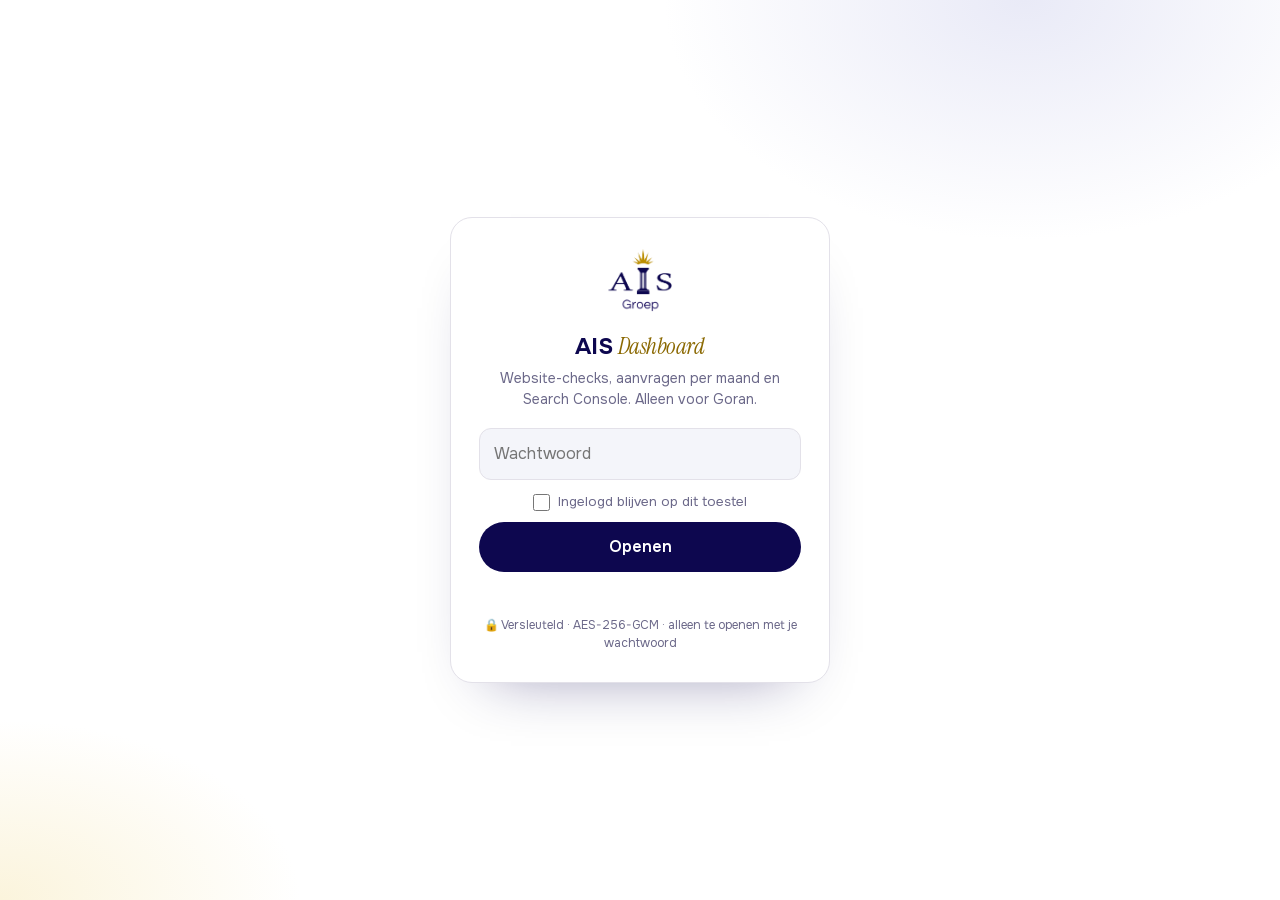
==== dashboard/index.html @ 3bd36130 "AIS-dashboard op /dashboard/ (alleen voor Goran, noindex) Co-Authored-By: Claude Opus 5.5 <noreply@a" ====
<!doctype html>
<html lang="nl">
<head>
<meta charset="utf-8">
<meta name="viewport" content="width=device-width, initial-scale=1, viewport-fit=cover">
<meta name="robots" content="noindex,nofollow,noarchive">
<meta name="referrer" content="no-referrer">
<meta name="color-scheme" content="light">
<title>Dashboard · AIS-Groep</title>
<link rel="icon" href="assets/icoon-192.png" type="image/png">
<!-- als app op het beginscherm (nodig voor pushmeldingen op de iPhone) -->
<link rel="manifest" href="manifest.json">
<link rel="apple-touch-icon" href="assets/icoon-180.png">
<meta name="apple-mobile-web-app-capable" content="yes">
<meta name="mobile-web-app-capable" content="yes">
<meta name="apple-mobile-web-app-title" content="AIS Dashboard">
<meta name="theme-color" content="#FFFFFF">
<link rel="preload" href="assets/onest-latin.woff2" as="font" type="font/woff2" crossorigin>
<style>
/* AIS-dashboard: alleen voor Goran. A = website-check-aanvragen (versleuteld, van de bot), B = aanvragen per maand,
   C = Search Console (rechtstreeks via Google, na "Koppel Google"). Zelfde werking als het overzicht van de websitechecks,
   maar alleen AIS en in de AIS-huisstijl. De gegevens worden in de browser ontsleuteld met het wachtwoord. */
@font-face { font-family: 'Onest'; src: url(assets/onest-latin.woff2) format('woff2'); font-weight: 400 800; font-display: swap; }
@font-face { font-family: 'Instrument Serif'; src: url(assets/instrument-serif-italic-latin.woff2) format('woff2'); font-style: italic; font-display: swap; }
:root { --navy: #0d074f; --navy-2: #17106a; --ink: #15123a; --ink-2: #3d3a5c; --muted: #6b6889; --line: #e3e1e9; --soft: #f4f5fa; --card: #fff; --bg: #fff;
  --goud: #c9a227; --goud-licht: #e6c85a; --goud-tekst: #8a6800; --goud-zacht: #f8f0da;
  --goed: #2F6B40; --goed-bg: #E6F2E9; --beter: #7A5A00; --beter-bg: #FBF0D6; --actie: #9A3322; --actie-bg: #F9E1DC; }
* { box-sizing: border-box; margin: 0; padding: 0; }
body { font-family: 'Onest', system-ui, sans-serif; background: radial-gradient(900px 420px at 88% -140px, #e9eaf7, transparent 70%) no-repeat, var(--bg); color: var(--ink); line-height: 1.5; -webkit-font-smoothing: antialiased; }
.verborgen { display: none !important; }
button { font: inherit; cursor: pointer; }
a { color: var(--navy); }
/* inloggen */
#login { min-height: 100vh; display: grid; place-items: center; padding: 16px; background: radial-gradient(600px 400px at 80% 0%, #e9eaf7, transparent 60%), radial-gradient(500px 300px at 0% 100%, #fbf4dc, transparent 60%), var(--bg); }
.lbox { width: 100%; max-width: 380px; background: var(--card); border: 1px solid var(--line); border-radius: 22px; padding: 30px 28px; text-align: center; box-shadow: 0 30px 60px -40px rgba(13,7,79,.45); }
.lbox img { width: 64px; height: 64px; margin-bottom: 10px; }
.lbox h1 { font-size: 23px; letter-spacing: -.02em; color: var(--navy); margin-bottom: 4px; }
.lbox h1 em { font-family: 'Instrument Serif', Georgia, serif; font-weight: 400; color: var(--goud-tekst); }
.lbox p { color: var(--muted); font-size: 14px; margin-bottom: 18px; }
.lbox input { width: 100%; padding: 13px 14px; border-radius: 12px; border: 1px solid var(--line); background: var(--soft); color: var(--ink); font: inherit; font-size: 16px; }
.lbox .onthoud { display: flex; align-items: center; justify-content: center; gap: 8px; margin-top: 12px; font-size: 13.5px; color: var(--muted); cursor: pointer; }
.lbox .onthoud input { width: 17px; height: 17px; padding: 0; margin: 0; accent-color: var(--navy); }
.lbox button { width: 100%; margin-top: 10px; padding: 13px; border-radius: 999px; border: 0; background: var(--navy); color: #fff; font-weight: 600; }
.fout { color: var(--actie); font-size: 13px; min-height: 20px; margin-top: 10px; }
.slot { font-size: 12px; color: var(--muted); margin-top: 14px; }
/* app */
header { position: sticky; top: 0; z-index: 5; background: color-mix(in srgb, var(--bg) 88%, transparent); backdrop-filter: blur(10px); -webkit-backdrop-filter: blur(10px); border-bottom: 1px solid var(--line); }
.hin { max-width: 1100px; margin: 0 auto; padding: 10px 16px; display: flex; align-items: center; gap: 12px; }
.hin img { width: 38px; height: 38px; }
.hin h1 { font-size: 16px; letter-spacing: -.01em; color: var(--navy); }
.hin .upd { margin-left: auto; color: var(--muted); font-size: 12px; }
.ib { border: 1px solid var(--line); background: var(--card); color: var(--ink); border-radius: 999px; padding: 7px 12px; font-size: 13px; white-space: nowrap; }
.ib svg { width: 15px; height: 15px; vertical-align: -3px; }
.ib.aan { background: #E2F5EC; border-color: rgba(18,133,91,.3); color: #0E6B49; }
.tabs { max-width: 1100px; margin: 0 auto; padding: 0 16px; display: flex; gap: 4px; overflow-x: auto; scrollbar-width: none; }
.tabs::-webkit-scrollbar { display: none; }
.tabs button { border: 0; background: transparent; color: var(--muted); padding: 10px 12px 11px; font-size: 14.5px; font-weight: 600; border-bottom: 2px solid transparent; white-space: nowrap; }
.tabs button.aan { color: var(--navy); border-bottom-color: var(--goud); }
main { max-width: 1100px; margin: 0 auto; padding: 22px 16px 60px; }
.testbalk { background: var(--goud-zacht); border: 1px solid #ecd9a0; color: #5a4300; border-radius: 14px; padding: 10px 14px; font-size: 13.5px; margin-bottom: 16px; }
.kop2 { font-size: 22px; letter-spacing: -.02em; color: var(--navy); margin-bottom: 4px; }
.kop2 em { font-family: 'Instrument Serif', Georgia, serif; font-weight: 400; color: var(--goud-tekst); }
.sub { color: var(--muted); font-size: 14.5px; margin-bottom: 18px; max-width: 70ch; }
.kpis { display: grid; grid-template-columns: repeat(4, minmax(0, 1fr)); gap: 10px; margin-bottom: 18px; }
.kpi { background: var(--soft); border-radius: 16px; padding: 14px 16px; }
.kpi b { display: block; font-size: 24px; letter-spacing: -.02em; color: var(--navy); }
.kpi span { font-size: 11.5px; font-weight: 600; letter-spacing: .06em; text-transform: uppercase; color: var(--muted); }
.tools { display: flex; gap: 10px; flex-wrap: wrap; align-items: center; margin-bottom: 14px; }
.seg { display: inline-flex; background: var(--soft); border-radius: 999px; padding: 3px; }
.seg button { border: 0; background: transparent; color: var(--muted); padding: 7px 14px; border-radius: 999px; font-size: 13.5px; }
.seg button.aan { background: var(--card); color: var(--navy); box-shadow: 0 1px 3px rgba(13,7,79,.12); }
.zoek { flex: 1; min-width: 180px; padding: 10px 14px; border-radius: 999px; border: 1px solid var(--line); background: var(--card); color: var(--ink); font: inherit; font-size: 14px; }
.leeg { text-align: center; color: var(--muted); padding: 48px 16px; border: 1px dashed var(--line); border-radius: 18px; }
.kaart { display: grid; grid-template-columns: 64px minmax(0, 1fr) auto; gap: 16px; align-items: center; background: var(--card); border: 1px solid var(--line); border-radius: 18px; padding: 16px 18px; cursor: pointer; transition: border-color .2s, transform .2s; }
.kaart:hover { border-color: var(--navy); }
@media (hover: hover) { .kaart:hover { transform: translateY(-1px); } }
.veeg { position: relative; margin-bottom: 10px; border-radius: 18px; overflow: hidden; }
.veeg .kaart { position: relative; z-index: 1; touch-action: pan-y; }
.wegknop { position: absolute; top: 0; right: 0; bottom: 0; width: 110px; border: 0; background: #E5484D; color: #fff; font-size: 14px; font-weight: 600; }
.veeg:not(.bezig) .wegknop { visibility: hidden; }
@media (hover: hover) and (pointer: fine) { .wegknop { display: none; } }
.ring { width: 64px; height: 64px; }
.kt { min-width: 0; }
.kt h3 { font-size: 16px; letter-spacing: -.01em; color: var(--navy); white-space: nowrap; overflow: hidden; text-overflow: ellipsis; }
.meta { font-size: 13px; color: var(--muted); display: flex; gap: 8px; flex-wrap: wrap; align-items: center; margin: 2px 0 6px; }
.st { font-size: 11.5px; font-weight: 600; padding: 2px 8px; border-radius: 999px; }
.st.ok { background: var(--goed-bg); color: var(--goed); } .st.open { background: var(--beter-bg); color: var(--beter); }
.st.mis { background: #FDECEA; color: #B42318; } .st.let { background: #FFF4D6; color: #8A5A00; }
.tops { font-size: 13px; color: var(--ink); display: grid; gap: 2px; }
.tops span::before { content: '•'; color: var(--goud); margin-right: 6px; }
.knoppen { display: flex; flex-direction: column; gap: 6px; }
.knop { border: 0; border-radius: 999px; padding: 8px 14px; font-size: 13px; font-weight: 600; background: var(--navy); color: #fff; white-space: nowrap; text-decoration: none; text-align: center; display: inline-block; }
.knop.licht { background: var(--soft); color: var(--navy); }
.knop.goud { background: var(--goud-licht); color: var(--navy); }
.knop[aria-disabled="true"] { opacity: .45; pointer-events: none; }
/* detail */
#detail { position: fixed; inset: 0; z-index: 10; background: rgba(13,7,79,.42); display: flex; justify-content: flex-end; }
.paneel { width: min(620px, 100%); height: 100%; overflow-y: auto; background: var(--bg); padding: 22px 22px 60px; }
.pk { display: flex; gap: 14px; align-items: center; margin-bottom: 14px; }
.pk h2 { font-size: 20px; letter-spacing: -.02em; color: var(--navy); }
.sluit { margin-left: auto; }
.blok { background: var(--soft); border-radius: 16px; padding: 14px 16px; margin-bottom: 12px; }
.blok h4 { font-size: 11.5px; font-weight: 700; text-transform: uppercase; letter-spacing: .12em; color: var(--muted); margin-bottom: 8px; }
.blok .knop.licht { background: var(--card); border: 1px solid var(--line); padding: 9px 16px; }
.rij { display: flex; justify-content: space-between; gap: 10px; padding: 6px 0; border-top: 1px solid var(--line); font-size: 14px; }
.rij:first-of-type { border-top: 0; }
.rij small { display: block; color: var(--muted); font-size: 12.5px; }
.pil { font-size: 11.5px; font-weight: 600; padding: 2px 9px; border-radius: 999px; white-space: nowrap; align-self: center; }
.pil.goed { background: var(--goed-bg); color: var(--goed); } .pil.beter { background: var(--beter-bg); color: var(--beter); }
.pil.actie { background: var(--actie-bg); color: var(--actie); } .pil.nakijken { background: var(--card); color: var(--muted); }
.gegevens { display: grid; grid-template-columns: 110px 1fr; gap: 4px 10px; font-size: 14px; }
.gegevens dt { color: var(--muted); }
.letop { background: #FFF8E6; border: 1px solid #F1DFAE; border-radius: 14px; padding: 12px 14px; }
.letop li { margin: 4px 0 4px 18px; font-size: 14px; line-height: 1.45; color: #5A4300; }
.mailvb { background: #fff; color: var(--ink); border: 1px solid var(--line); border-radius: 12px; max-height: 460px; overflow: auto; }
.mailvb .ond { padding: 10px 16px; border-bottom: 1px solid var(--line); font-size: 13px; color: var(--muted); }
.mailvb .ond b { color: var(--ink); font-weight: 600; }
.mailvb .lijf { padding: 6px 16px 10px; }
.rk { display: flex; gap: 8px; flex-wrap: wrap; margin-top: 10px; }
.uitleg { font-size: 12.5px; color: var(--muted); margin-top: 10px; line-height: 1.5; }
.modal { position: fixed; inset: 0; z-index: 30; background: rgba(13,7,79,.42); display: grid; place-items: center; padding: 16px; }
.modal .mk { background: #fff; border-radius: 22px; padding: 26px 24px 22px; width: 100%; max-width: 430px; box-shadow: 0 30px 70px -30px rgba(13,7,79,.55); }
.modal h3 { font-size: 20px; letter-spacing: -.02em; color: var(--navy); margin-bottom: 8px; }
.modal p { color: var(--muted); font-size: 15px; line-height: 1.55; margin-bottom: 20px; }
.modal .rk { justify-content: flex-end; margin-top: 0; }
.modal .knop { padding: 11px 18px; font-size: 14px; }
.modal .knop.licht { background: #fff; border: 1px solid var(--line); }
.toast { position: fixed; left: 50%; bottom: calc(18px + env(safe-area-inset-bottom)); transform: translateX(-50%); z-index: 90; width: max-content; max-width: min(520px, calc(100vw - 32px)); background: var(--navy); color: #fff; font-size: 14px; line-height: 1.45; padding: 12px 16px; border-radius: 14px; box-shadow: 0 16px 40px -16px rgba(13,7,79,.6); }
/* grafiek (B en C): één reeks in navy, ronde bovenkant, dunne raster­lijnen, tooltip bij aanwijzen; tabel eronder */
.grafiek { background: var(--card); border: 1px solid var(--line); border-radius: 18px; padding: 18px 18px 10px; margin-bottom: 14px; position: relative; }
.grafiek h3 { font-size: 15px; color: var(--navy); margin-bottom: 2px; }
.grafiek .gsub { font-size: 12.5px; color: var(--muted); margin-bottom: 8px; }
.grafiek svg { width: 100%; height: auto; display: block; overflow: visible; }
.grafiek .as { font-size: 11px; fill: var(--muted); }
.grafiek .waarde { font-size: 11.5px; font-weight: 600; fill: var(--ink-2); }
.grafiek .raster { stroke: #eceaf2; stroke-width: 1; }
.grafiek .staaf { fill: var(--navy); }
.grafiek .staaf.nu { fill: var(--navy-2); }
.grafiek .vang { fill: transparent; cursor: default; }
.grafiek .vang:hover + .staaf, .grafiek g.st:hover .staaf { fill: #2b2388; }
.tip { position: absolute; pointer-events: none; background: var(--navy); color: #fff; font-size: 12.5px; padding: 6px 9px; border-radius: 8px; white-space: nowrap; transform: translate(-50%, -110%); z-index: 2; }
details.tabel { margin-top: 8px; font-size: 13.5px; }
details.tabel summary { cursor: pointer; color: var(--muted); font-size: 12.5px; padding: 4px 0 8px; }
details.tabel table { width: 100%; border-collapse: collapse; }
details.tabel th, details.tabel td { text-align: left; padding: 5px 6px; border-top: 1px solid var(--line); }
details.tabel td.n, details.tabel th.n { text-align: right; font-variant-numeric: tabular-nums; }
.stappen { list-style: none; counter-reset: s; display: grid; gap: 12px; margin: 14px 0 6px; }
.stappen li { counter-increment: s; position: relative; padding-left: 38px; font-size: 14.5px; }
.stappen li::before { content: counter(s); position: absolute; left: 0; top: -2px; width: 26px; height: 26px; border-radius: 50%; background: var(--navy); color: #fff; font-size: 13px; font-weight: 700; display: grid; place-items: center; }
.stappen code { background: var(--soft); border: 1px solid var(--line); border-radius: 6px; padding: 1px 6px; font-size: 12.5px; }
.later { color: var(--muted); font-size: 13.5px; border: 1px dashed var(--line); border-radius: 16px; padding: 14px 16px; }
table.top { width: 100%; border-collapse: collapse; font-size: 13.5px; }
table.top th, table.top td { text-align: left; padding: 7px 6px; border-top: 1px solid var(--line); }
table.top th { font-size: 11.5px; text-transform: uppercase; letter-spacing: .08em; color: var(--muted); border-top: 0; }
table.top td.n, table.top th.n { text-align: right; font-variant-numeric: tabular-nums; white-space: nowrap; }
table.top td.q { word-break: break-word; }
@media (max-width: 640px) {
  .hin .upd { display: none; } .hin h1 { font-size: 15px; margin-right: auto; } .hin .ib .mt { display: none; } .hin .ib { padding: 7px 10px; } #meld { margin-left: auto; }
  .kpis { grid-template-columns: repeat(2, minmax(0, 1fr)); }
  .kaart { grid-template-columns: 52px minmax(0, 1fr); }
  .ring { width: 52px; height: 52px; }
  .knoppen { grid-column: 1 / -1; flex-direction: row; }
  .knoppen .knop { flex: 1; }
}
</style>
</head>
<body>
<div id="login"><form class="lbox" id="lform">
  <img src="assets/ais-logo.png" alt="AIS-Groep" width="64" height="64">
  <h1>AIS <em>Dashboard</em></h1>
  <p>Website-checks, aanvragen per maand en Search Console. Alleen voor Goran.</p>
  <label class="verborgen" for="pw">Wachtwoord</label>
  <input id="pw" type="password" autocomplete="current-password" placeholder="Wachtwoord" required>
  <label class="onthoud"><input type="checkbox" id="onthoud"> Ingelogd blijven op dit toestel</label>
  <button type="submit">Openen</button>
  <div class="fout" id="lfout" role="alert"></div>
  <div class="slot">🔒 Versleuteld · AES-256-GCM · alleen te openen met je wachtwoord</div>
</form></div>

<div id="app" class="verborgen">
  <header>
    <div class="hin"><img src="assets/ais-logo.png" alt="AIS-Groep" width="38" height="38"><h1>Dashboard</h1><span class="upd" id="upd"></span>
      <button class="ib" id="meld" type="button" hidden>Meldingen aanzetten</button>
      <button class="ib" id="uit" aria-label="Uitloggen"><svg viewBox="0 0 24 24" fill="none" stroke="currentColor" stroke-width="2" stroke-linecap="round" stroke-linejoin="round" aria-hidden="true"><path d="M9 21H5a2 2 0 0 1-2-2V5a2 2 0 0 1 2-2h4"/><path d="M16 17l5-5-5-5"/><path d="M21 12H9"/></svg><span class="mt"> Uitloggen</span></button></div>
    <nav class="tabs" id="tabs" aria-label="Onderdelen"><button data-tab="aanvragen" class="aan">Website-checks</button><button data-tab="maand">Per maand</button><button data-tab="sc">Search Console</button></nav>
  </header>
  <main>
    <div class="testbalk verborgen" id="testbalk">Lokale test met <b>testgegevens</b> (echte checks van deze Mac, niet van de bot). Meldingen en de knoppen offline halen, opnieuw checken en verwijderen staan uit tot de echte AIS-gegevens er zijn.</div>

    <section id="t-aanvragen">
      <div class="kpis" id="kpis"></div>
      <div class="tools">
        <div class="seg" id="fstat"><button data-v="alle" class="aan">Alles</button><button data-v="open">Nog versturen</button><button data-v="ok">Verstuurd</button></div>
        <input class="zoek" id="q" type="search" placeholder="Zoek op bedrijf, naam of website" aria-label="Zoeken">
      </div>
      <div id="lijst"></div>
    </section>

    <section id="t-maand" class="verborgen">
      <h2 class="kop2">Aanvragen <em>per maand</em></h2>
      <p class="sub">Website-checks via ais-groep.nl, geteld op de dag van aanvragen. Gewone websiteaanvragen (Website, Webshop) gaan niet naar de bot en tellen hier (nog) niet mee.</p>
      <div class="kpis" id="mkpis"></div>
      <div class="grafiek" id="mgrafiek"></div>
    </section>

    <section id="t-sc" class="verborgen"><div id="sc"></div></section>
  </main>
</div>

<div id="detail" class="verborgen" role="dialog" aria-modal="true"><div class="paneel" id="paneel"></div></div>

<script>
(function () {
  // ---- instellingen ----------------------------------------------------------------------------------------------
  var LOKAAL = /^(localhost|127\.0\.0\.1)$/.test(location.hostname);
  var CONFIG = {
    // AIS-checks van de bot (zelfde formaat als het overzicht van de websitechecks, eigen AIS-wachtwoord)
    bron: LOKAAL ? 'data-test/' : 'https://gzivanovic-cmyk.github.io/websitecheck/data-ais/',
    test: LOKAAL,
    // server voor meldingen en acties (CORS voor rapport.ais-groep.nl); app=ais
    server: 'https://www.go4itstudio.com',
    vapid: 'BBgmOSuZO2k5gi-LmZb8IyHE6hJbJgieE-G7U84VSFvx4-wiWLUxw_ob8o8F_4oZRKajjGkY-c_Xi4BoC7SBNXw',
    bot: 'g.zivanovic@mail.grokbot.com',
    // Search Console: OAuth-client-ID uit Google Cloud (Goran maakt hem zelf aan; zie de stappen in het tabblad). Leeg = nog niet gekoppeld.
    googleClientId: ''
  };

  var sleutelPw = null, data = [], fstat = 'alle', tab = 'aanvragen';
  var $ = function (id) { return document.getElementById(id); };
  var esc = function (s) { return String(s == null ? '' : s).replace(/[&<>"']/g, function (c) { return { '&': '&amp;', '<': '&lt;', '>': '&gt;', '"': '&quot;', "'": '&#39;' }[c]; }); };
  var b64 = function (s) { var b = atob(s), u = new Uint8Array(b.length); for (var i = 0; i < b.length; i++) u[i] = b.charCodeAt(i); return u; };
  var MAANDEN = ['jan', 'feb', 'mrt', 'apr', 'mei', 'jun', 'jul', 'aug', 'sep', 'okt', 'nov', 'dec'];
  var getal = function (n) { return Number(n).toLocaleString('nl-NL'); };

  // ---- ontsleutelen (gelijk aan het overzicht van de websitechecks) ---------------------------------------------
  async function ontsleutel(enc, pw) {
    var basis = await crypto.subtle.importKey('raw', new TextEncoder().encode(pw), 'PBKDF2', false, ['deriveKey']);
    var key = await crypto.subtle.deriveKey({ name: 'PBKDF2', salt: b64(enc.salt), iterations: enc.iter, hash: 'SHA-256' }, basis, { name: 'AES-GCM', length: 256 }, false, ['decrypt']);
    var platte = await crypto.subtle.decrypt({ name: 'AES-GCM', iv: b64(enc.iv) }, key, b64(enc.ct));
    return JSON.parse(new TextDecoder().decode(platte));
  }
  async function haal(pad) {
    var r = await fetch(pad + '?t=' + Date.now(), { cache: 'no-store' });
    if (!r.ok) throw new Error(r.status === 404 ? 'leeg' : 'fout');
    return r.json();
  }
  function hex(buf) { return Array.prototype.map.call(new Uint8Array(buf), function (b) { return ('0' + b.toString(16)).slice(-2); }).join(''); }

  // ---- A. website-checks --------------------------------------------------------------------------------------------
  function kleur(c) { return c >= 8 ? ['#2F6B40', '#E6F2E9'] : c >= 5.5 ? ['#8A5A00', '#FBF0D6'] : ['#9A3322', '#F9E1DC']; }
  function ring(c) {
    if (c == null) return '<svg class="ring" viewBox="0 0 64 64" aria-hidden="true"><circle cx="32" cy="32" r="26" fill="#F1F2F5" stroke="#E3E5EC" stroke-width="7"/><text x="32" y="39" text-anchor="middle" font-size="20" font-weight="800" fill="#8A90A2" font-family="Onest, system-ui">!</text></svg>';
    var k = kleur(c), om = 2 * Math.PI * 26, d = om * c / 10;
    return '<svg class="ring" viewBox="0 0 64 64" aria-label="Cijfer ' + String(c).replace('.', ',') + '"><circle cx="32" cy="32" r="26" fill="' + k[1] + '" stroke="' + k[1] + '" stroke-width="7"/>' +
      '<circle cx="32" cy="32" r="26" fill="none" stroke="' + k[0] + '" stroke-width="7" stroke-linecap="round" stroke-dasharray="' + d.toFixed(1) + ' ' + om.toFixed(1) + '" transform="rotate(-90 32 32)"/>' +
      '<text x="32" y="38" text-anchor="middle" font-size="17" font-weight="800" fill="' + k[0] + '" font-family="Onest, system-ui">' + String(c).replace('.', ',') + '</text></svg>';
  }
  function status(c) { if (c.mislukt) return '<span class="st mis">Niet gelukt</span>'; return c.verstuurd ? '<span class="st ok">✓ Verstuurd ' + esc(c.verstuurd.split('-').reverse().join('-')) + '</span>' : '<span class="st open">Nog versturen</span>'; }
  var LABEL = { goed: 'Goed', beter: 'Kan beter', actie: 'Actie nodig', nakijken: 'Niet bekeken' };

  function toonLijst() {
    var q = $('q').value.toLowerCase().trim();
    var rijen = data.filter(function (c) {
      if (fstat === 'open' && c.verstuurd) return false;
      if (fstat === 'ok' && !c.verstuurd) return false;
      return !q || [c.bedrijf, c.naam, c.host, c.mail].join(' ').toLowerCase().indexOf(q) !== -1;
    });
    var nu = new Date(), dezeMaand = nu.getFullYear() + '-' + ('0' + (nu.getMonth() + 1)).slice(-2);
    var metCijfer = data.filter(function (c) { return c.cijfer != null; });
    var gem = metCijfer.length ? (metCijfer.reduce(function (s, c) { return s + c.cijfer; }, 0) / metCijfer.length) : 0;
    $('kpis').innerHTML = [[data.length, 'checks in totaal'], [data.filter(function (c) { return !c.verstuurd && !c.mislukt; }).length, 'nog te versturen'],
      [data.filter(function (c) { return (c.datum || '').slice(0, 7) === dezeMaand; }).length, 'deze maand'], [metCijfer.length ? gem.toFixed(1).replace('.', ',') : '–', 'gemiddeld cijfer']]
      .map(function (k) { return '<div class="kpi"><b>' + k[0] + '</b><span>' + k[1] + '</span></div>'; }).join('');
    if (!rijen.length) { $('lijst').innerHTML = '<div class="leeg">' + (data.length ? 'Niets gevonden met dit filter.' : 'Nog geen website-checks. Zodra er een aanvraag via ais-groep.nl binnenkomt, staat hij hier.') + '</div>'; return; }
    $('lijst').innerHTML = rijen.map(function (c) {
      return '<div class="veeg"><button class="wegknop" type="button" data-wis="' + esc(c.id) + '">Verwijderen</button><article class="kaart" data-id="' + esc(c.id) + '">' + ring(c.cijfer) +
        '<div class="kt"><h3>' + esc(c.bedrijf || c.host) + '</h3><div class="meta"><span>' + esc(c.datum) + '</span><span>' + esc(c.host) + '</span>' + (c.naam ? '<span>' + esc(c.naam) + '</span>' : '') + status(c) +
        ((c.meldingen || []).length ? '<span class="st let">Let op</span>' : '') + '</div>' +
        '<div class="tops">' + (c.mislukt ? '<span>' + esc(c.mislukt) + '</span>' : (c.top || []).map(function (t) { return '<span>' + esc(t.kort) + '</span>'; }).join('')) + '</div></div>' +
        '<div class="knoppen">' + (c.mislukt ? '' : '<button class="knop" data-pdf="' + esc(c.id) + '">Rapport</button>') + '<button class="knop licht" data-open="' + esc(c.id) + '">Details</button></div></article></div>';
    }).join('');
  }

  function bevestig(kop, tekst, ja, alleenJa) {
    return new Promise(function (klaar) {
      var m = document.createElement('div');
      m.className = 'modal'; m.setAttribute('role', 'dialog'); m.setAttribute('aria-modal', 'true');
      m.innerHTML = '<div class="mk"><h3>' + esc(kop) + '</h3><p>' + esc(tekst) + '</p><div class="rk">' + (alleenJa ? '' : '<button class="knop licht" type="button" data-k="nee">Annuleren</button>') +
        '<button class="knop" type="button" data-k="ja">' + esc(ja) + '</button></div></div>';
      function toets(e) { if (e.key === 'Escape') sluit(false); }
      function sluit(v) { m.remove(); document.removeEventListener('keydown', toets); klaar(v); }
      m.addEventListener('click', function (e) { var k = e.target.getAttribute('data-k'); if (k) sluit(k === 'ja'); else if (e.target === m) sluit(false); });
      document.addEventListener('keydown', toets);
      document.body.appendChild(m);
      m.querySelector('[data-k="ja"]').focus();
    });
  }
  function toast(tekst) {
    var t = document.createElement('div'); t.className = 'toast'; t.setAttribute('role', 'status'); t.textContent = tekst;
    document.body.appendChild(t); setTimeout(function () { t.remove(); }, 5200);
  }
  // opdrachten aan de bot: ondertekend met een sleutel uit het AIS-wachtwoord (de bot accepteert hem alleen voor AIS-checks)
  async function teken(actie, id, tijd) {
    var enc = new TextEncoder();
    var k1 = await crypto.subtle.importKey('raw', enc.encode(sleutelPw), { name: 'HMAC', hash: 'SHA-256' }, false, ['sign']);
    var k2 = await crypto.subtle.importKey('raw', await crypto.subtle.sign('HMAC', k1, enc.encode('websitecheck-actie')), { name: 'HMAC', hash: 'SHA-256' }, false, ['sign']);
    return hex(await crypto.subtle.sign('HMAC', k2, enc.encode(actie + ' ' + id + ' ' + tijd)));
  }
  async function stuurActie(soort, id) {
    var tijd = String(Math.floor(Date.now() / 1000)), sig = await teken(soort, id, tijd);
    var r = await fetch(CONFIG.server + '/websitecheck-actie.php', { method: 'POST', body: new URLSearchParams({ actie: soort, id: id, tijd: tijd, app: 'ais', handtekening: sig }) });
    if (!(await r.json()).ok) throw new Error(String(r.status));
  }
  async function trekIn(code) {
    var r = await fetch(CONFIG.server + '/websitecheck-intrek.php', { method: 'POST', body: new URLSearchParams({ code: code }) });
    return (await r.json()).ok === true;
  }
  async function isOffline(code) {
    var h = hex(await crypto.subtle.digest('SHA-256', new TextEncoder().encode(code)));
    return (await (await fetch(CONFIG.server + '/websitecheck-intrek.php?h=' + h, { cache: 'no-store' })).json()).offline === true;
  }
  async function laadItem(id) { return ontsleutel(await haal(CONFIG.bron + id + '.enc'), sleutelPw); }
  async function openPdf(id) {
    var it = await laadItem(id);
    var blob = new Blob([b64(it.pdf)], { type: 'application/pdf' }), url = URL.createObjectURL(blob);
    var a = document.createElement('a'); a.href = url; a.target = '_blank'; a.rel = 'noopener'; a.download = 'website-check-' + (it.samenvatting.host || id) + '.pdf';
    document.body.appendChild(a); a.click(); a.remove();
  }

  // de conceptmail als opgemaakte AIS-mail (tabellen en inline stijl, zodat Apple Mail hem bij plakken overneemt), met Gorans AIS-handtekening
  function netteNaam(regel) {
    return regel.replace(/^(Hoi|Beste)\s+([^,]+),$/, function (m, a, n) {
      var gelijk = n === n.toUpperCase() || n === n.toLowerCase();
      var tussen = ['van', 'de', 'der', 'den', 'het', 'ter', 'ten', 'te', 'in', "'t", 'op', 'aan', 'bij', 'uit', 'la', 'le', 'du', 'da'];
      var net = n.toLowerCase().split(' ').map(function (w, i) {
        return i && tussen.indexOf(w) !== -1 ? w : w.split('-').map(function (d) { return d.charAt(0).toUpperCase() + d.slice(1); }).join('-');
      }).join(' ');
      return a + ' ' + (gelijk ? net : n) + ',';
    });
  }
  function mailHtml(tekst, host) {
    var ACC = '#0d074f', ZACHT = '#ECEEF7', INK = '#0B1020', GRIJS = '#5A6072', LIJN = '#E6E8F0';
    var FONT = "-apple-system,BlinkMacSystemFont,'Helvetica Neue',Helvetica,Arial,sans-serif";
    var nobr = function (s) { return host ? s.split(host).join(host.replace(/\./g, '&#8203;.')) : s; };
    var e = function (s) { return nobr(esc(s)); };
    var hoofd = function (s) { s = s.trim(); return s.charAt(0).toUpperCase() + s.slice(1); };
    var knop = function (url, label, gevuld) {
      return '<table role="presentation" cellpadding="0" cellspacing="0" border="0" style="border-collapse:separate"><tr><td' + (gevuld ? ' bgcolor="' + ACC + '"' : '') + ' style="border-radius:999px;' +
        (gevuld ? 'background:' + ACC : 'border:1.5px solid ' + ACC) + '"><a href="' + esc(url) + '" style="display:inline-block;padding:' + (gevuld ? '14px 20px' : '12px 18px') +
        ';font-family:' + FONT + ';font-size:15px;font-weight:600;line-height:20px;color:' + (gevuld ? '#ffffff' : ACC) + ';text-decoration:none;border-radius:999px"><font color="' + (gevuld ? '#ffffff' : ACC) + '"><span style="color:' + (gevuld ? '#ffffff' : ACC) + '">' + label + '</span></font></a></td></tr></table>';
    };
    var kl = function (c) { var n = parseFloat(c.replace(',', '.')); return n >= 8 ? ['#12855B', '#E2F5EC'] : n >= 5.5 ? ['#9A6700', '#FFF4D6'] : ['#B42318', '#FDECEC']; };
    var p = function (h, extra) { return '<p style="margin:0 0 16px;font-family:' + FONT + ';font-size:16px;line-height:26px;color:' + INK + (extra || '') + '">' + h + '</p>'; };
    var kop = function (s) { return '<p style="margin:28px 0 14px;font-family:' + FONT + ';font-size:13px;line-height:18px;font-weight:700;letter-spacing:1.2px;text-transform:uppercase;color:' + GRIJS + '">' + s + '</p>'; };
    var blokken = tekst.replace(/\r/g, '').trim().split(/\n{2,}/), d = { los: [] };
    blokken.forEach(function (b, i) {
      var u = b.match(/https?:\/\/(rapport\.|localhost)\S+/);
      if (i === 0 && /^(Hoi|Beste)\b/.test(b)) { d.aanhef = netteNaam(b.trim()); return; }
      if (u) { d.url = u[0]; d.intro = b.replace(u[0], '').replace(/\s*(Je|Uw) persoonlijke rapport staat hier klaar:\s*/, ' ').trim(); return; }
      if (/^(Kort gezegd|Ik ben eerlijk|Wij zijn eerlijk):/.test(b)) {
        var c = b.match(/Commercieel een (\d+,\d), technisch een (\d+,\d)(?:, SEO-basis een (\d+,\d))?\.\s*/);
        var zin = b.replace(/^(Kort gezegd|Ik ben eerlijk|Wij zijn eerlijk):\s*/, '');
        d.oordeel = hoofd(zin.split(/(?<=\.)\s/)[0]);
        d.rest = zin.slice(zin.split(/(?<=\.)\s/)[0].length).replace(c ? c[0] : '', '').trim();
        if (c) d.cijfers = [['Commercieel', c[1]], ['Technisch', c[2]]].concat(c[3] ? [['SEO-basis', c[3]]] : []);
        return;
      }
      var regels = b.split('\n');
      if (regels.every(function (r) { return /^\d+\.\s/.test(r); })) {
        d.punten = regels.map(function (r) { var z = r.replace(/^\d+\.\s+/, ''), j = z.indexOf('. '); return j > 0 ? [z.slice(0, j + 1), z.slice(j + 2)] : [z, '']; });
        return;
      }
      if (/^Dit springt er het meest uit:/.test(b)) { d.lijstkop = 'Dit springt er het meest uit'; return; }
      if (/^Wat al goed gaat:/.test(b)) { d.goed = b.replace(/^Wat al goed gaat:\s*/, '').replace(/\.\s*$/, '').split(/,\s+|\s+en\s+(?=[^,]+$)/).map(hoofd); return; }
      if (/^(Zullen we|Wilt u)/.test(b)) { d.slot = b; return; }
      if (/^(Groet|Met vriendelijke groet),/.test(b)) { d.groet = b; return; }
      d.los.push(b);
    });
    var h = '<tr><td height="4" bgcolor="#0d074f" style="height:4px;padding:0;font-size:0;line-height:0;background:#0d074f;background-image:linear-gradient(90deg,#0d074f 0%,#3a3f9e 55%,#D4A72C 100%)">&nbsp;</td></tr>' +
      '<tr><td style="padding:22px 22px 4px"><table role="presentation" width="100%" cellpadding="0" cellspacing="0" border="0"><tr>' +
      '<td><img src="https://rapport.ais-groep.nl/assets/ais-logo.png" width="58" height="58" alt="AIS-Groep" style="display:block;width:58px;height:58px;border:0"></td>' +
      '<td align="right" style="font-family:' + FONT + ';font-size:12px;letter-spacing:1.5px;font-weight:700;color:' + ACC + '">WEBSITE-CHECK</td></tr></table></td></tr>';
    h += '<tr><td style="padding:22px 22px 0">' + (d.aanhef ? p(e(d.aanhef)) : '') + (d.intro ? p(e(d.intro)) : '') + '</td></tr>';
    if (d.oordeel || d.url) {
      h += '<tr><td style="padding:4px 22px 0"><table role="presentation" width="100%" cellpadding="0" cellspacing="0" border="0" bgcolor="' + ZACHT + '" style="background:' + ZACHT + ';border-radius:18px"><tr><td bgcolor="' + ZACHT + '" style="padding:20px 18px 22px;border-radius:18px">' +
        '<p style="margin:0 0 6px;font-family:' + FONT + ';font-size:12px;letter-spacing:1.2px;font-weight:700;text-transform:uppercase;color:' + ACC + '">Uw website-check' + (host ? ' · ' + e(host) : '') + '</p>' +
        (d.oordeel ? '<p style="margin:0 0 18px;font-family:' + FONT + ';font-size:22px;line-height:29px;font-weight:700;color:' + INK + '">' + e(d.oordeel) + '</p>' : '');
      if (d.cijfers) {
        h += '<table role="presentation" width="100%" cellpadding="0" cellspacing="0" border="0" style="margin:0 0 20px"><tr>' + d.cijfers.map(function (c, i) {
          var k = kl(c[1]);
          return (i ? '<td width="10" style="width:10px">&nbsp;</td>' : '') + '<td align="center" bgcolor="#ffffff" style="background:#ffffff;border-radius:14px;padding:14px 6px;border:1px solid ' + LIJN + '">' +
            '<div style="font-family:' + FONT + ';font-size:28px;line-height:32px;font-weight:700;color:' + k[0] + '">' + c[1] + '</div>' +
            '<div style="font-family:' + FONT + ';font-size:12px;line-height:16px;color:' + GRIJS + ';margin-top:4px">' + c[0] + '</div></td>';
        }).join('') + '</tr></table>';
      }
      if (d.url) h += knop(d.url, 'Bekijk uw persoonlijke rapport &rarr;', true) +
        '<p style="margin:12px 0 0;font-family:' + FONT + ';font-size:13px;line-height:19px;color:' + GRIJS + '">Met de PDF om te downloaden. De pagina blijft een jaar online.</p>';
      h += '</td></tr></table></td></tr>';
    }
    if (d.rest || d.punten) {
      h += '<tr><td style="padding:10px 22px 0">' + (d.rest ? p(e(d.rest), ';margin-top:18px') : '') + (d.lijstkop ? kop(d.lijstkop) : '');
      (d.punten || []).forEach(function (pt, i) {
        h += '<table role="presentation" width="100%" cellpadding="0" cellspacing="0" border="0" style="margin:0 0 14px"><tr>' +
          '<td valign="top" width="40" style="width:40px;padding-top:2px"><table role="presentation" cellpadding="0" cellspacing="0" border="0"><tr><td width="28" height="28" align="center" valign="middle" bgcolor="' + ACC + '" style="width:28px;height:28px;border-radius:50%;background:' + ACC + ';font-family:' + FONT + ';font-size:14px;font-weight:700;line-height:28px;text-align:center;color:#ffffff"><font color="#ffffff"><span style="color:#ffffff">' + (i + 1) + '</span></font></td></tr></table></td>' +
          '<td valign="top" style="font-family:' + FONT + ';font-size:16px;line-height:24px;color:' + INK + '"><b>' + e(pt[0]) + '</b>' +
          (pt[1] ? '<div style="font-size:15px;line-height:23px;color:' + GRIJS + ';margin-top:2px">' + e(pt[1]) + '</div>' : '') + '</td></tr></table>';
      });
      h += '</td></tr>';
    }
    if (d.goed && d.goed.length) {
      h += '<tr><td style="padding:6px 22px 0">' + kop('Wat al goed gaat') + d.goed.map(function (g) {
        return '<table role="presentation" cellpadding="0" cellspacing="0" border="0" style="margin:0 0 8px"><tr><td valign="top" width="30" style="width:30px"><table role="presentation" cellpadding="0" cellspacing="0" border="0"><tr><td width="20" height="20" align="center" valign="middle" bgcolor="#E2F5EC" style="width:20px;height:20px;border-radius:50%;background:#E2F5EC;font-family:' + FONT + ';font-size:12px;font-weight:700;line-height:20px;text-align:center;color:#12855B"><font color="#12855B"><span style="color:#12855B">&#10003;</span></font></td></tr></table></td>' +
          '<td style="font-family:' + FONT + ';font-size:15px;line-height:21px;color:' + INK + '">' + e(g) + '</td></tr></table>';
      }).join('') + '</td></tr>';
    }
    d.los.forEach(function (b) { h += '<tr><td style="padding:6px 22px 0">' + p(e(b).replace(/\n/g, '<br>')) + '</td></tr>'; });
    if (d.slot) {
      var tel = (d.slot.match(/(0[\d ]{9,13}\d)/) || [])[1];
      h += '<tr><td style="padding:22px 22px 0"><table role="presentation" width="100%" cellpadding="0" cellspacing="0" border="0" style="border-top:1px solid ' + LIJN + '"><tr><td style="padding-top:22px">' + p(e(d.slot)) +
        (tel ? '<div style="display:inline-block;margin:0 0 10px;vertical-align:top">' + knop('tel:+31' + tel.replace(/\D/g, '').replace(/^0/, ''), 'Bel ' + tel, false) + '</div>' : '') + '</td></tr></table></td></tr>';
    }
    var linkje = function (url, tekst, kleur, extra) { return '<a href="' + url + '" style="color:' + kleur + ';text-decoration:none' + (extra || '') + '"><font color="' + kleur + '"><span style="color:' + kleur + '">' + tekst + '</span></font></a>'; };
    h += '<tr><td style="padding:14px 22px 28px"><p style="margin:0 0 16px;font-family:' + FONT + ';font-size:16px;line-height:26px;color:' + INK + '">Met vriendelijke groet,</p>' +
      '<table role="presentation" cellpadding="0" cellspacing="0" border="0" style="border-collapse:collapse"><tr>' +
      '<td valign="middle" width="64" style="width:64px;padding:0 16px 0 0"><img src="https://rapport.ais-groep.nl/assets/ais-logo.png" width="64" height="64" alt="AIS-Groep" style="display:block;width:64px;height:64px;border:0"></td>' +
      '<td valign="middle" style="padding:2px 0 2px 16px;border-left:2px solid #c9a227;font-family:' + FONT + '">' +
      '<div style="font-size:16px;line-height:22px;font-weight:700;color:' + INK + '">Goran Živanović</div>' +
      '<div style="font-size:14px;line-height:20px;color:#6E6B86">AIS-Groep · Hoorn</div>' +
      '<div style="font-size:13.5px;line-height:20px;padding-top:6px;color:#6E6B86">' + linkje('tel:+31881700602', '088&nbsp;1700&nbsp;602', '#6E6B86', ';white-space:nowrap') + '<span style="color:#c9a227"> &nbsp;·&nbsp; </span>' + linkje('mailto:g.zivanovic@ais-groep.nl', 'g.zivanovic@ais-groep.nl', '#6E6B86') + '</div>' +
      '<div style="font-size:13.5px;line-height:20px;padding-top:6px;font-weight:600">' + linkje('https://rapport.ais-groep.nl/', 'Gratis website-check aanvragen &rarr;', ACC) + '</div>' +
      '<div style="font-family:Georgia,\'Times New Roman\',serif;font-style:italic;font-size:15px;line-height:20px;padding-top:6px;color:#b8901a">Tot uw dienst.</div>' +
      '</td></tr></table></td></tr>';
    return '<table role="presentation" width="100%" cellpadding="0" cellspacing="0" border="0" style="background:#F4F5F9"><tr><td align="center" style="padding:16px 6px">' +
      '<table role="presentation" width="100%" cellpadding="0" cellspacing="0" border="0" style="max-width:600px;background:#ffffff;border:1px solid ' + LIJN + ';border-radius:20px;border-collapse:separate;overflow:hidden">' + h + '</table>' +
      '<p style="margin:16px 0 0;font-family:' + FONT + ';font-size:12px;line-height:18px;color:#8A8FA3;text-align:center">U ontvangt deze mail omdat u een website-check aanvroeg via ais-groep.nl.</p></td></tr></table>';
  }
  function kopieerMail(html, tekst) {
    if (window.ClipboardItem && navigator.clipboard && navigator.clipboard.write) {
      return navigator.clipboard.write([new ClipboardItem({ 'text/html': new Blob([html], { type: 'text/html' }), 'text/plain': new Blob([tekst], { type: 'text/plain' }) })]);
    }
    return navigator.clipboard.writeText(tekst);
  }

  async function openDetail(id) {
    var c = data.find(function (x) { return x.id === id; });
    $('paneel').innerHTML = '<p>Openen…</p>'; $('detail').classList.remove('verborgen');
    var it = await laadItem(id), s = it.samenvatting, cm = (s.klantlink && s.klantmail) || s.conceptmail || {};
    var naar = s.mail || '';
    var mailto = naar ? 'mailto:' + encodeURIComponent(naar) + '?bcc=' + encodeURIComponent(CONFIG.bot) + '&subject=' + encodeURIComponent(cm.onderwerp || '') + '&body=' + encodeURIComponent(cm.tekst || '') : '';
    var psi = s.psi || {}, ps = '';
    ['mobiel', 'computer'].forEach(function (k) { var d = psi[k]; if (d) ps += '<div class="rij"><span>PageSpeed ' + (k === 'mobiel' ? 'telefoon' : 'computer') + '</span><span>prestaties ' + d.score + ' · SEO ' + d.seo + '</span></div>'; });
    var acties = !CONFIG.test;
    $('paneel').innerHTML = '<div class="pk">' + ring(s.cijfer) + '<div><h2>' + esc(s.bedrijf || s.host) + '</h2><div class="meta"><span>' + esc(s.datum) + '</span>' + status(c || s) + '</div></div><button class="ib sluit" id="sluit">Sluiten</button></div>' +
      '<div class="blok"><h4>Aanvrager</h4><dl class="gegevens"><dt>Naam</dt><dd>' + esc(s.naam || '–') + '</dd><dt>E-mail</dt><dd>' + (s.mail ? '<a href="mailto:' + esc(s.mail) + '">' + esc(s.mail) + '</a>' : '–') + '</dd>' +
      '<dt>Telefoon</dt><dd>' + (s.telefoon ? '<a href="tel:' + esc(s.telefoon) + '">' + esc(s.telefoon) + '</a>' : '–') + '</dd><dt>Website</dt><dd><a href="' + esc(s.url) + '" target="_blank" rel="noopener">' + esc(s.host) + '</a></dd>' +
      (s.vraag ? '<dt>Vraag</dt><dd>' + esc(s.vraag) + '</dd>' : '') + (s.klant_ais ? '<dt>Klant AIS</dt><dd>' + esc(s.klant_ais) + '</dd>' : '') + '</dl></div>' +
      ((s.meldingen || []).length ? '<div class="blok"><h4>Let op (alleen voor jou)</h4><ul class="letop">' + s.meldingen.map(function (m) { return '<li>' + esc(m) + '</li>'; }).join('') + '</ul></div>' : '') +
      (s.mislukt
        ? '<div class="blok"><h4>Niet gelukt</h4><p class="uitleg" style="margin-top:0"><b>' + esc(s.mislukt) + '.</b> Er is geen rapport gemaakt. Laat het opnieuw proberen, of kijk zelf naar de site en neem contact op met de aanvrager.</p></div>'
        : '<div class="blok"><h4>Uitkomst</h4>' + (s.onderdelen || []).map(function (o) { return '<div class="rij"><div>' + esc(o.titel) + '<small>' + esc(o.kort) + '</small></div><span class="pil ' + o.status + '">' + LABEL[o.status] + '</span></div>'; }).join('') + ps + '</div>') +
      (s.mislukt ? '' : s.klantlink
        ? '<div class="blok"><h4>Klantpagina</h4><p style="word-break:break-all"><a href="' + esc(s.klantlink) + '" target="_blank" rel="noopener">' + esc(s.klantlink.replace(/#.*/, '#…')) + '</a></p>' +
          '<p class="uitleg">Alleen wie deze link heeft, kan de pagina openen. Online tot ' + esc((s.klantlink_verloopt || '').split('-').reverse().join('-')) + '.</p>' +
          '<p class="uitleg" id="kpstatus" style="color:#B42318;font-weight:600" hidden>Offline gehaald: deze link werkt niet meer.</p>' +
          '<div class="rk"><button class="knop licht" id="kopielink">Kopieer link</button></div></div>'
        : '<div class="blok"><h4>Klantpagina</h4><p class="uitleg" style="margin-top:0">Deze check heeft (nog) geen klantpagina.</p></div>') +
      '<div class="blok"><h4>Niet tevreden?</h4><p class="uitleg" style="margin-top:0">' + (acties ? 'Een klik geeft de opdracht direct door aan je bot. Alleen jij kunt dit: de opdracht is ondertekend met je AIS-wachtwoord.' : 'Uit in de lokale test: deze checks bestaan alleen op deze Mac, niet bij de bot.') + '</p><div class="rk">' +
        (s.klantlink ? '<a class="knop licht" data-actie="verwijder" href="#"' + (acties ? '' : ' aria-disabled="true"') + '>Klantpagina offline halen</a>' : '') +
        '<a class="knop licht" data-actie="opnieuw" href="#"' + (acties ? '' : ' aria-disabled="true"') + '>Opnieuw laten checken</a><button class="knop licht" type="button" id="wisknop"' + (acties ? '' : ' aria-disabled="true" disabled') + '>Uit overzicht verwijderen</button></div><p class="uitleg" id="actienoot" hidden></p></div>' +
      (s.mislukt ? '' : '<div class="blok"><h4>Conceptmail aan de klant</h4><div class="mailvb"><div class="ond">Onderwerp: <b>' + esc(cm.onderwerp) + '</b></div><div class="lijf">' + mailHtml(cm.tekst || '', s.host) + '</div></div>' +
      '<div class="rk"><button class="knop" id="kopie">Kopieer mail</button>' + (mailto ? '<button class="knop licht" type="button" id="openmail">Open in Mail</button>' : '') + '<button class="knop licht" data-pdf="' + esc(id) + '">Rapport (PDF)</button></div>' +
      '<p class="uitleg">' + (s.klantlink ? 'Lees het rapport na en stuur de klant alleen de link: daarmee keur je het goed. ' : 'Lees het rapport even na. ') +
      '<b>Verstuur vanaf g.zivanovic@ais-groep.nl.</b> Via “Open in Mail” staat de BCC naar je bot er al bij: die zet de check dan op verstuurd.</p></div>');
    $('sluit').onclick = function () { $('detail').classList.add('verborgen'); };
    if ($('kopie')) $('kopie').onclick = function () { kopieerMail(mailHtml(cm.tekst || '', s.host), cm.tekst || '').then(function () { $('kopie').textContent = 'Gekopieerd'; }); };
    if ($('openmail')) $('openmail').onclick = function () {
      var klaar = kopieerMail(mailHtml(cm.tekst || '', s.host), cm.tekst || '');   // in dezelfde tik, anders weigert Safari het klembord
      location.href = mailto.replace(/&body=.*$/, '');
      klaar.then(function () { toast('De opgemaakte mail staat klaar. Klik in je nieuwe mail en druk op ⌘V (iPhone: tik en kies Plak).'); })
        .catch(function () { location.href = mailto; });
    };
    if ($('kopielink')) $('kopielink').onclick = function () { navigator.clipboard.writeText(s.klantlink).then(function () { $('kopielink').textContent = 'Gekopieerd'; }); };
    if (!acties) return;
    var direct = !!(s.klantlink && s.klantlink_intrek);
    function toonOffline() {
      $('kpstatus').hidden = false; $('kopielink').style.display = 'none';
      var k = document.querySelector('#paneel a[data-actie="verwijder"]'); if (k) k.style.display = 'none';
    }
    if (direct) isOffline(s.klantlink_intrek).then(function (weg) { if (weg) toonOffline(); }).catch(function () {});
    document.querySelectorAll('#paneel a[data-actie]').forEach(function (a) {
      a.addEventListener('click', async function (ev) {
        ev.preventDefault();
        var soort = a.dataset.actie, noot = $('actienoot'), naam = s.bedrijf || s.host, offline = false;
        var ok = await bevestig(soort === 'verwijder' ? 'Klantpagina offline halen?' : 'Opnieuw laten checken?',
          soort === 'verwijder' ? 'De klantpagina van ' + naam + ' gaat offline. Een link die je al hebt verstuurd, werkt daarna niet meer.'
                                : 'De bot doet de website-check van ' + naam + ' opnieuw. Dat duurt meestal zo\'n 10 minuten. Je krijgt dan een nieuwe link; de oude klantpagina gaat offline.',
          soort === 'verwijder' ? 'Ja, offline halen' : 'Ja, opnieuw checken');
        if (!ok) return;
        noot.hidden = false; noot.textContent = 'Doorgeven aan je bot…';
        if (soort === 'verwijder' && direct) { try { offline = await trekIn(s.klantlink_intrek); } catch (e) {} if (offline) toonOffline(); }
        try {
          await stuurActie(soort, s.id);
          noot.textContent = offline ? '✓ De klantpagina is offline. Je bot ruimt hem binnen een paar minuten ook helemaal op.'
            : '✓ Doorgegeven aan je bot. ' + (soort === 'verwijder' ? 'Binnen een paar minuten is de klantpagina offline.' : 'Over ongeveer 10 minuten heb je de nieuwe link in je mail.');
        } catch (e) {
          noot.innerHTML = offline ? '✓ De klantpagina is offline. Alleen het opruimen door je bot lukte nu niet; de pagina blijft wel offline.'
            : 'Doorgeven lukte niet. Probeer het zo nog eens, of mail <b>' + esc(CONFIG.bot) + '</b> met als onderwerp <b>Websitecheck-actie: ' + esc(soort + ' ' + s.id) + '</b>.';
        }
      });
    });
    $('wisknop').onclick = function () { $('detail').classList.add('verborgen'); wissen(s.id); };
  }

  // uit het overzicht verwijderen (vegen of de knop): meteen uit beeld, klantpagina offline, opdracht "wissen" aan de bot
  function wegLijst() { try { return JSON.parse(localStorage.getItem('ais-dashboard-weg') || '{}'); } catch (e) { return {}; } }
  function bewaarWeg(w) { try { localStorage.setItem('ais-dashboard-weg', JSON.stringify(w)); } catch (e) {} }
  function zonderWeg(alle) {
    var w = wegLijst(), nog = {}, ids = {};
    alle.forEach(function (c) { ids[c.id] = 1; });
    Object.keys(w).forEach(function (id) { if (ids[id] && Date.now() - w[id] < 7 * 864e5) nog[id] = w[id]; });
    bewaarWeg(nog);
    return alle.filter(function (c) { return !nog[c.id] && c.bron === 'ais'; });   // nooit iets anders dan AIS
  }
  async function wissen(id) {
    if (CONFIG.test) { sluitVeeg(); toast('Verwijderen staat uit in de lokale test.'); return; }
    var c = data.find(function (x) { return x.id === id; }); if (!c) return;
    var naam = c.bedrijf || c.host;
    var ok = await bevestig('Verwijderen uit je dashboard?', naam + ' verdwijnt uit je overzicht' + (c.klantlink ? ', en de klantpagina gaat offline. Een link die je al hebt verstuurd, werkt dan niet meer.' : '.') + ' Het rapport blijft bewaard bij je bot.', 'Ja, verwijderen');
    if (!ok) { sluitVeeg(); return; }
    var w = wegLijst(); w[id] = Date.now(); bewaarWeg(w);
    data = data.filter(function (x) { return x.id !== id; }); toonAlles();
    if (c.klantlink_intrek) trekIn(c.klantlink_intrek).catch(function () {});
    try { await stuurActie('wissen', id); toast('Verwijderd. Je bot haalt hem binnen een paar minuten ook uit de lijst.'); }
    catch (e) { toast('Uit beeld gehaald, maar doorgeven aan je bot lukte niet. Zeg “wis ' + naam + '” tegen de bot in Grok.'); }
  }
  var veeg = null, BREED = 110;
  function zetVeeg(k, x, anim) {
    k.style.transition = anim ? 'transform .22s ease' : 'none'; k.style.transform = x ? 'translateX(' + x + 'px)' : '';
    if (x) { k.parentNode.classList.add('bezig'); } else { setTimeout(function () { if (!k.style.transform) k.parentNode.classList.remove('bezig'); }, anim ? 230 : 0); }
  }
  function sluitVeeg(behalve) { document.querySelectorAll('#lijst .kaart.open').forEach(function (k) { if (k !== behalve) { k.classList.remove('open'); zetVeeg(k, 0, true); } }); }
  $('lijst').addEventListener('touchstart', function (e) {
    var k = e.target.closest('.kaart'); if (!k) return;
    var t = e.touches[0];
    veeg = { k: k, x0: t.clientX, y0: t.clientY, dx: 0, richting: null, start: k.classList.contains('open') ? -BREED : 0 };
    sluitVeeg(k);
  }, { passive: true });
  $('lijst').addEventListener('touchmove', function (e) {
    if (!veeg) return;
    var t = e.touches[0], dx = t.clientX - veeg.x0, dy = t.clientY - veeg.y0;
    if (!veeg.richting) { if (Math.abs(dx) < 8 && Math.abs(dy) < 8) return; veeg.richting = Math.abs(dx) > Math.abs(dy) ? 'x' : 'y'; }
    if (veeg.richting !== 'x') return;
    e.preventDefault();
    veeg.dx = dx; zetVeeg(veeg.k, Math.max(-BREED * 1.3, Math.min(0, veeg.start + dx)), false);
  }, { passive: false });
  $('lijst').addEventListener('touchend', function () {
    if (!veeg) return;
    var k = veeg.k;
    if (veeg.richting === 'x') {
      var open = veeg.start + veeg.dx < -BREED / 2;
      k.classList.toggle('open', open); zetVeeg(k, open ? -BREED : 0, true);
      k.dataset.geveegd = '1'; setTimeout(function () { delete k.dataset.geveegd; }, 400);
    }
    veeg = null;
  });

  // ---- B. aanvragen per maand: één reeks (website-checks), staafgrafiek over de laatste 12 maanden ------------------
  function perMaand() {
    var nu = new Date(), maanden = [];
    for (var i = 11; i >= 0; i--) { var d = new Date(nu.getFullYear(), nu.getMonth() - i, 1); maanden.push({ sleutel: d.getFullYear() + '-' + ('0' + (d.getMonth() + 1)).slice(-2), label: MAANDEN[d.getMonth()], jaar: d.getFullYear(), n: 0, verstuurd: 0 }); }
    data.forEach(function (c) { var m = maanden.find(function (x) { return x.sleutel === (c.datum || '').slice(0, 7); }); if (m) { m.n++; if (c.verstuurd) m.verstuurd++; } });
    return maanden;
  }
  function staafgrafiek(reeks, titel, sub, eenheid) {
    var B = 640, H = 220, L = 34, R = 8, T = 18, O = 26, max = Math.max(4, Math.max.apply(null, reeks.map(function (r) { return r.n; })));
    var stap = Math.ceil(max / 4), top = stap * 4, w = (B - L - R) / reeks.length, bw = Math.max(6, Math.min(22, w * 0.46));
    var y = function (v) { return T + (H - T - O) * (1 - v / top); };
    var svg = '<svg viewBox="0 0 ' + B + ' ' + H + '" role="img" aria-label="' + esc(titel) + '">';
    for (var g = 0; g <= 4; g++) { var gv = stap * g; svg += '<line class="raster" x1="' + L + '" x2="' + (B - R) + '" y1="' + y(gv) + '" y2="' + y(gv) + '"/><text class="as" x="' + (L - 8) + '" y="' + (y(gv) + 4) + '" text-anchor="end">' + gv + '</text>'; }
    reeks.forEach(function (r, i) {
      var cx = L + w * i + w / 2, x = cx - bw / 2, hgt = Math.max(0, y(0) - y(r.n)), rad = Math.min(4, hgt / 2, bw / 2), y0 = y(0), nu = i === reeks.length - 1;
      // staaf met ronde bovenkant (4px), vast op de basislijn
      var pad = hgt > 0 ? 'M' + x + ',' + y0 + 'V' + (y0 - hgt + rad) + 'Q' + x + ',' + (y0 - hgt) + ' ' + (x + rad) + ',' + (y0 - hgt) + 'H' + (x + bw - rad) + 'Q' + (x + bw) + ',' + (y0 - hgt) + ' ' + (x + bw) + ',' + (y0 - hgt + rad) + 'V' + y0 + 'Z' : '';
      svg += '<g class="st" data-tip="' + esc(r.label + ' ' + r.jaar + ': ' + r.n + ' ' + eenheid) + '" data-x="' + cx + '" data-y="' + (y0 - hgt) + '">' +
        '<rect class="vang" x="' + (L + w * i) + '" y="' + T + '" width="' + w + '" height="' + (H - T - O) + '"/>' + (pad ? '<path class="staaf' + (nu ? ' nu' : '') + '" d="' + pad + '"/>' : '') + '</g>' +
        '<text class="as" x="' + cx + '" y="' + (H - 8) + '" text-anchor="middle">' + r.label + '</text>';
      if (r.n && (nu || r.n === Math.max.apply(null, reeks.map(function (q) { return q.n; })))) svg += '<text class="waarde" x="' + cx + '" y="' + (y0 - hgt - 6) + '" text-anchor="middle">' + r.n + '</text>';   // alleen deze maand en het hoogste punt
    });
    svg += '</svg>';
    var tabel = '<details class="tabel"><summary>Toon als tabel</summary><table><thead><tr><th>Maand</th><th class="n">Website-checks</th><th class="n">Verstuurd</th></tr></thead><tbody>' +
      reeks.slice().reverse().map(function (r) { return '<tr><td>' + r.label + ' ' + r.jaar + '</td><td class="n">' + r.n + '</td><td class="n">' + r.verstuurd + '</td></tr>'; }).join('') + '</tbody></table></details>';
    return '<h3>' + esc(titel) + '</h3><div class="gsub">' + esc(sub) + '</div>' + svg + tabel;
  }
  function toonMaand() {
    var m = perMaand(), deze = m[m.length - 1], vorige = m[m.length - 2], som = m.reduce(function (s, r) { return s + r.n; }, 0);
    var actief = m.filter(function (r) { return r.n; }).length;
    $('mkpis').innerHTML = [[deze.n, 'deze maand'], [vorige.n, 'vorige maand'], [som, 'laatste 12 maanden'], [actief ? (som / actief).toFixed(1).replace('.', ',').replace(',0', '') : '–', 'gemiddeld per maand*']]
      .map(function (k) { return '<div class="kpi"><b>' + k[0] + '</b><span>' + k[1] + '</span></div>'; }).join('');
    $('mgrafiek').innerHTML = staafgrafiek(m, 'Website-checks per maand', '* gemiddelde over de maanden waarin er minstens één check was', 'checks');
    hoverTip($('mgrafiek'));
  }
  function hoverTip(doos) {
    var tip = document.createElement('div'); tip.className = 'tip verborgen'; doos.appendChild(tip);
    var svg = doos.querySelector('svg');
    doos.querySelectorAll('g.st').forEach(function (g) {
      g.addEventListener('mouseenter', function () {
        var r = svg.getBoundingClientRect(), d = doos.getBoundingClientRect(), sx = r.width / svg.viewBox.baseVal.width;
        tip.textContent = g.dataset.tip; tip.classList.remove('verborgen');
        tip.style.left = (r.left - d.left + g.dataset.x * sx) + 'px'; tip.style.top = (r.top - d.top + g.dataset.y * sx - 4) + 'px';
      });
      g.addEventListener('mouseleave', function () { tip.classList.add('verborgen'); });
    });
  }

  // ---- C. Search Console: rechtstreeks bij Google, na "Koppel Google" (geen opgeslagen sleutel) ----------------------
  var scToken = null, scSite = null;
  function toonSc() {
    if (!CONFIG.googleClientId) {
      $('sc').innerHTML = '<h2 class="kop2">Search <em>Console</em></h2><p class="sub">Hoe vaak ais-groep.nl in Google verschijnt en hoe vaak er op geklikt wordt, met de zoekwoorden en pagina\'s erbij. Dit haalt het dashboard rechtstreeks bij Google op, nadat je zelf inlogt. Er wordt nergens een sleutel opgeslagen.</p>' +
        '<div class="blok"><h4>Nog niet gekoppeld</h4><p style="font-size:14.5px">Eenmalig instellen (ongeveer 10 minuten):</p><ol class="stappen">' +
        '<li>Controleer in <a href="https://search.google.com/search-console" target="_blank" rel="noopener">Google Search Console</a> of er een property is voor <b>ais-groep.nl</b> en of jouw Google-account erbij kan. Zo niet: voeg hem toe als <b>Domein</b>-property en bevestig met de DNS-regel bij 123-webhost.</li>' +
        '<li>Maak in <a href="https://console.cloud.google.com/" target="_blank" rel="noopener">Google Cloud</a> een project (bijvoorbeeld "AIS Dashboard") en zet de <b>Google Search Console API</b> aan.</li>' +
        '<li>Maak onder <b>APIs en services → Inloggegevens</b> een <b>OAuth-client-ID</b> van het type <b>Webapplicatie</b>. Zet bij geautoriseerde JavaScript-oorsprongen: <code>https://rapport.ais-groep.nl</code> en voor de test <code>http://localhost:8816</code>. Stel het toestemmingsscherm in op <b>Extern</b>, in testmodus, met jouw adres als testgebruiker.</li>' +
        '<li>Geef mij de client-ID (een lange code die eindigt op <code>.apps.googleusercontent.com</code>). Dat is geen geheim; ik zet hem in het dashboard. Daarna verschijnt hier de knop <b>Koppel Google</b>.</li></ol></div>' +
        '<p class="later">Later mogelijk: bezoekers en formulieren van de nieuwe site via Matomo.</p>';
      return;
    }
    if (!scToken) {
      $('sc').innerHTML = '<h2 class="kop2">Search <em>Console</em></h2><p class="sub">Klik op de knop en log in met het Google-account dat bij de Search Console van ais-groep.nl kan. Het dashboard leest alleen; er wordt niets opgeslagen.</p><button class="knop" id="scknop" type="button">Koppel Google</button>';
      $('scknop').onclick = koppelGoogle;
      return;
    }
    laadSc();
  }
  function laadScript(src) { return new Promise(function (klaar, mis) { var s = document.createElement('script'); s.src = src; s.async = true; s.onload = klaar; s.onerror = mis; document.head.appendChild(s); }); }
  async function koppelGoogle() {
    try {
      if (!(window.google && google.accounts && google.accounts.oauth2)) await laadScript('https://accounts.google.com/gsi/client');
      var client = google.accounts.oauth2.initTokenClient({ client_id: CONFIG.googleClientId, scope: 'https://www.googleapis.com/auth/webmasters.readonly',
        callback: function (r) { if (r.error) { toast('Koppelen lukte niet: ' + r.error); return; } scToken = r.access_token; setTimeout(function () { scToken = null; }, (r.expires_in || 3600) * 1000); laadSc(); } });
      client.requestAccessToken();
    } catch (e) { toast('Google kon niet geladen worden. Probeer het zo nog eens.'); }
  }
  async function sc(pad, body) {
    var r = await fetch('https://www.googleapis.com/webmasters/v3/' + pad, { method: body ? 'POST' : 'GET', headers: Object.assign({ Authorization: 'Bearer ' + scToken }, body ? { 'Content-Type': 'application/json' } : {}), body: body ? JSON.stringify(body) : undefined });
    if (r.status === 401) { scToken = null; throw new Error('opnieuw koppelen'); }
    if (!r.ok) throw new Error('Google gaf ' + r.status);
    return r.json();
  }
  function dag(d) { return d.toISOString().slice(0, 10); }
  async function laadSc() {
    $('sc').innerHTML = '<p class="sub">Search Console laden…</p>';
    try {
      if (!scSite) {
        var sites = ((await sc('sites')).siteEntry || []).map(function (s) { return s.siteUrl; });
        scSite = sites.find(function (u) { return u === 'sc-domain:ais-groep.nl'; }) || sites.find(function (u) { return /ais-groep\.nl/.test(u); });
        if (!scSite) { $('sc').innerHTML = '<div class="blok"><h4>Geen property gevonden</h4><p class="uitleg" style="margin-top:0">Dit Google-account heeft geen Search Console-property voor ais-groep.nl. Voeg er een toe (stap 1) of log in met een ander account.</p><div class="rk"><button class="knop licht" id="scknop" type="button">Opnieuw koppelen</button></div></div>'; $('scknop').onclick = function () { scToken = null; koppelGoogle(); }; return; }
      }
      // Search Console loopt ongeveer 2 dagen achter: periode = 28 dagen tot en met 3 dagen geleden, vergeleken met de 28 dagen ervoor
      var eind = new Date(Date.now() - 3 * 864e5), begin = new Date(eind - 27 * 864e5), vEind = new Date(begin - 864e5), vBegin = new Date(vEind - 27 * 864e5);
      var site = 'sites/' + encodeURIComponent(scSite) + '/searchAnalytics/query';
      var r = await Promise.all([
        sc(site, { startDate: dag(begin), endDate: dag(eind), dimensions: ['date'], rowLimit: 100 }),
        sc(site, { startDate: dag(vBegin), endDate: dag(vEind), rowLimit: 1 }),
        sc(site, { startDate: dag(begin), endDate: dag(eind), dimensions: ['query'], rowLimit: 10 }),
        sc(site, { startDate: dag(begin), endDate: dag(eind), dimensions: ['page'], rowLimit: 10 })
      ]);
      var dagen = r[0].rows || [], tot = dagen.reduce(function (s, x) { s.k += x.clicks; s.v += x.impressions; s.p += x.position * x.impressions; return s; }, { k: 0, v: 0, p: 0 });
      var vorig = (r[1].rows || [])[0] || { clicks: 0, impressions: 0 };
      var verschil = function (a, b) { if (!b) return ''; var p = Math.round((a - b) / b * 100); return ' <small style="color:' + (p >= 0 ? '#2F6B40' : '#9A3322') + '">' + (p >= 0 ? '+' : '') + p + '%</small>'; };
      $('sc').innerHTML = '<h2 class="kop2">Search <em>Console</em></h2><p class="sub">' + esc(scSite.replace('sc-domain:', '')) + ' · ' + begin.toLocaleDateString('nl-NL') + ' t/m ' + eind.toLocaleDateString('nl-NL') + ', vergeleken met de 28 dagen ervoor. Google loopt ongeveer 2 dagen achter.</p>' +
        '<div class="kpis">' + [[getal(tot.k) + verschil(tot.k, vorig.clicks), 'klikken'], [getal(tot.v) + verschil(tot.v, vorig.impressions), 'vertoningen'],
          [tot.v ? (tot.k / tot.v * 100).toFixed(1).replace('.', ',') + '%' : '–', 'klikratio'], [tot.v ? (tot.p / tot.v).toFixed(1).replace('.', ',') : '–', 'gem. positie']]
          .map(function (k) { return '<div class="kpi"><b>' + k[0] + '</b><span>' + k[1] + '</span></div>'; }).join('') + '</div>' +
        '<div class="grafiek" id="scklik"></div><div class="grafiek" id="scvert"></div>' +
        '<div class="grafiek"><h3>Zoekwoorden</h3><div class="gsub">De 10 zoekwoorden met de meeste klikken</div>' + topTabel(r[2].rows || [], 'Zoekwoord', function (k) { return esc(k); }) + '</div>' +
        '<div class="grafiek"><h3>Pagina\'s</h3><div class="gsub">De 10 pagina\'s met de meeste klikken</div>' + topTabel(r[3].rows || [], 'Pagina', function (k) { return '<a href="' + esc(k) + '" target="_blank" rel="noopener">' + esc(k.replace(/^https?:\/\/(www\.)?ais-groep\.nl/, '') || '/') + '</a>'; }) + '</div>' +
        '<p class="later">Later mogelijk: bezoekers en formulieren van de nieuwe site via Matomo.</p>';
      // klikken en vertoningen hebben een heel andere schaal: twee aparte grafieken, nooit één met twee assen
      var reeks = function (veld) { return dagen.map(function (x) { var d = new Date(x.keys[0]); return { label: d.getDate() + ' ' + MAANDEN[d.getMonth()], jaar: d.getFullYear(), n: x[veld] }; }); };
      $('scklik').innerHTML = lijngrafiek(reeks('clicks'), 'Klikken per dag', 'Hoe vaak iemand vanuit Google op ais-groep.nl klikte', 'klikken'); hoverTip($('scklik'));
      $('scvert').innerHTML = lijngrafiek(reeks('impressions'), 'Vertoningen per dag', 'Hoe vaak ais-groep.nl in de zoekresultaten stond', 'vertoningen'); hoverTip($('scvert'));
    } catch (e) {
      $('sc').innerHTML = '<div class="blok"><h4>Laden lukte niet</h4><p class="uitleg" style="margin-top:0">' + esc(e.message) + '.</p><div class="rk"><button class="knop" id="scknop" type="button">Koppel Google</button></div></div>';
      $('scknop').onclick = koppelGoogle;
    }
  }
  function topTabel(rijen, kop, cel) {
    if (!rijen.length) return '<p class="uitleg">Nog geen gegevens in deze periode.</p>';
    return '<table class="top"><thead><tr><th>' + kop + '</th><th class="n">Klikken</th><th class="n">Vertoningen</th><th class="n">Positie</th></tr></thead><tbody>' +
      rijen.map(function (x) { return '<tr><td class="q">' + cel(x.keys[0]) + '</td><td class="n">' + getal(x.clicks) + '</td><td class="n">' + getal(x.impressions) + '</td><td class="n">' + x.position.toFixed(1).replace('.', ',') + '</td></tr>'; }).join('') + '</tbody></table>';
  }
  function lijngrafiek(reeks, titel, sub, eenheid) {
    var B = 640, H = 200, L = 40, R = 8, T = 16, O = 26, max = Math.max(1, Math.max.apply(null, reeks.map(function (r) { return r.n; })));
    var mag = Math.pow(10, Math.floor(Math.log10(max))), top = Math.ceil(max / mag) * mag, w = reeks.length > 1 ? (B - L - R) / (reeks.length - 1) : 0;
    var y = function (v) { return T + (H - T - O) * (1 - v / top); }, x = function (i) { return L + w * i; };
    var svg = '<svg viewBox="0 0 ' + B + ' ' + H + '" role="img" aria-label="' + esc(titel) + '">';
    for (var g = 0; g <= 4; g++) { var gv = top / 4 * g; svg += '<line class="raster" x1="' + L + '" x2="' + (B - R) + '" y1="' + y(gv) + '" y2="' + y(gv) + '"/><text class="as" x="' + (L - 8) + '" y="' + (y(gv) + 4) + '" text-anchor="end">' + getal(Math.round(gv)) + '</text>'; }
    svg += '<polyline fill="none" stroke="#0d074f" stroke-width="2" stroke-linejoin="round" stroke-linecap="round" points="' + reeks.map(function (r, i) { return x(i) + ',' + y(r.n); }).join(' ') + '"/>';
    reeks.forEach(function (r, i) {
      if (i % 7 === 0 || i === reeks.length - 1) svg += '<text class="as" x="' + x(i) + '" y="' + (H - 8) + '" text-anchor="middle">' + r.label + '</text>';
      svg += '<g class="st" data-tip="' + esc(r.label + ': ' + getal(r.n) + ' ' + eenheid) + '" data-x="' + x(i) + '" data-y="' + y(r.n) + '"><rect class="vang" x="' + (x(i) - w / 2) + '" y="' + T + '" width="' + Math.max(w, 8) + '" height="' + (H - T - O) + '"/></g>';
    });
    svg += '</svg>';
    var tabel = '<details class="tabel"><summary>Toon als tabel</summary><table><thead><tr><th>Dag</th><th class="n">' + eenheid + '</th></tr></thead><tbody>' +
      reeks.slice().reverse().map(function (r) { return '<tr><td>' + r.label + '</td><td class="n">' + getal(r.n) + '</td></tr>'; }).join('') + '</tbody></table></details>';
    return '<h3>' + esc(titel) + '</h3><div class="gsub">' + esc(sub) + '</div>' + svg + tabel;
  }

  // ---- tabbladen ----------------------------------------------------------------------------------------------------
  function toonAlles() { toonLijst(); if (tab === 'maand') toonMaand(); }
  function kiesTab(t) {
    tab = t;
    $('tabs').querySelectorAll('button').forEach(function (b) { b.classList.toggle('aan', b.dataset.tab === t); });
    ['aanvragen', 'maand', 'sc'].forEach(function (n) { $('t-' + n).classList.toggle('verborgen', n !== t); });
    if (t === 'maand') toonMaand();
    if (t === 'sc') toonSc();
    try { sessionStorage.setItem('ais-dashboard-tab', t); } catch (e) {}
  }
  $('tabs').addEventListener('click', function (e) { var b = e.target.closest('button[data-tab]'); if (b) kiesTab(b.dataset.tab); });

  // ---- pushmeldingen (eigen AIS-app; aanmelden met een sleutel uit het AIS-wachtwoord) --------------------------------
  var kanPush = 'serviceWorker' in navigator && 'PushManager' in window && 'Notification' in window;
  var losseApp = window.matchMedia('(display-mode: standalone)').matches || navigator.standalone === true;
  var iOS = /iPhone|iPad|iPod/.test(navigator.userAgent) || (navigator.platform === 'MacIntel' && navigator.maxTouchPoints > 1);
  var swReg = 'serviceWorker' in navigator ? navigator.serviceWorker.register('sw.js').catch(function () { return null; }) : Promise.resolve(null);
  function naarBytes(s) { s = s.replace(/-/g, '+').replace(/_/g, '/'); s += '==='.slice((s.length + 3) % 4); return Uint8Array.from(atob(s), function (c) { return c.charCodeAt(0); }); }
  async function pushSleutel() {
    var enc = new TextEncoder();
    var k = await crypto.subtle.importKey('raw', enc.encode(sleutelPw), { name: 'HMAC', hash: 'SHA-256' }, false, ['sign']);
    return hex(await crypto.subtle.sign('HMAC', k, enc.encode('websitecheck-push')));
  }
  async function meldStatus() {
    var knop = $('meld');
    if (CONFIG.test || !kanPush) { knop.hidden = true; return; }
    var reg = await swReg, abo = null;
    try { abo = reg && reg.pushManager ? await reg.pushManager.getSubscription() : null; } catch (e) { abo = null; }
    var aan = !!abo && Notification.permission === 'granted';
    knop.hidden = false; knop.classList.toggle('aan', aan); knop.setAttribute('aria-label', aan ? 'Meldingen staan aan' : 'Meldingen aanzetten');
    knop.innerHTML = '<svg viewBox="0 0 24 24" fill="none" stroke="currentColor" stroke-width="2" stroke-linecap="round" stroke-linejoin="round" aria-hidden="true"><path d="M6 8a6 6 0 0 1 12 0c0 7 3 9 3 9H3s3-2 3-9"/><path d="M10.3 21a1.94 1.94 0 0 0 3.4 0"/></svg><span class="mt"> ' + (aan ? 'Meldingen aan' : 'Meldingen aanzetten') + '</span>';
  }
  $('meld').onclick = async function () {
    if (iOS && !losseApp) { await bevestig('Meldingen op je iPhone', 'Zet deze pagina eerst op je beginscherm: tik in Safari op Deel en dan op "Zet op beginscherm". Open daarna de app AIS Dashboard, log in en tik op Meldingen aanzetten.', 'Begrepen', true); return; }
    if (Notification.permission === 'denied') { await bevestig('Meldingen staan uit', 'Je hebt meldingen voor deze app eerder geweigerd. Zet ze aan in Instellingen, Meldingen, AIS Dashboard, en tik daarna hier opnieuw.', 'Begrepen', true); return; }
    var knop = this; knop.disabled = true; knop.textContent = 'Bezig…';
    try {
      if (await Notification.requestPermission() !== 'granted') throw new Error('geen toestemming gegeven');
      if (!(await swReg)) throw new Error('de app kon niet starten');
      var reg = await navigator.serviceWorker.ready;
      var abo = await reg.pushManager.getSubscription() || await reg.pushManager.subscribe({ userVisibleOnly: true, applicationServerKey: naarBytes(CONFIG.vapid) });
      var r = await fetch(CONFIG.server + '/websitecheck-push.php', { method: 'POST', body: new URLSearchParams({ actie: 'aanmelden', app: 'ais', sleutel: await pushSleutel(), abonnement: JSON.stringify(abo), toestel: (iOS ? 'iPhone' : 'Computer') + (losseApp ? ' (app)' : '') }) });
      var j = await r.json();
      if (j.reden === 'nog-niet') { await bevestig('Meldingen kunnen nog niet aan', 'De bot moet eerst het AIS-wachtwoord krijgen. Zodra dat geregeld is, kun je hier meldingen aanzetten.', 'Begrepen', true); knop.disabled = false; meldStatus(); return; }
      if (!j.ok) throw new Error(j.reden === 'sleutel' ? 'het wachtwoord klopt niet' : 'de server gaf ' + r.status);
      await bevestig('Meldingen staan aan', 'Je krijgt nu meteen een proefmelding. Daarna hoor je het zodra er via ais-groep.nl een website-check wordt aangevraagd.', 'Top', true);
    } catch (e) {
      await bevestig('Dat lukte niet', 'Meldingen aanzetten lukte niet: ' + e.message + '. Probeer het zo nog eens.', 'Oké', true);
    }
    knop.disabled = false; meldStatus();
  };

  // ---- ingelogd blijven (wachtwoord versleuteld in IndexedDB met een niet-exporteerbare sleutel) --------------------
  function opslag(doe) {
    return new Promise(function (klaar, mis) {
      var r = indexedDB.open('ais-dashboard', 1);
      r.onupgradeneeded = function () { r.result.createObjectStore('kv'); };
      r.onerror = function () { mis(r.error); };
      r.onsuccess = function () {
        var tx = r.result.transaction('kv', 'readwrite'), vraag = doe(tx.objectStore('kv'));
        tx.oncomplete = function () { r.result.close(); klaar(vraag && vraag.result); };
        tx.onerror = function () { mis(tx.error); };
      };
    });
  }
  async function onthoud(pw) {
    var sleutel = await crypto.subtle.generateKey({ name: 'AES-GCM', length: 256 }, false, ['encrypt', 'decrypt']);
    var iv = crypto.getRandomValues(new Uint8Array(12));
    var ct = await crypto.subtle.encrypt({ name: 'AES-GCM', iv: iv }, sleutel, new TextEncoder().encode(pw));
    await opslag(function (st) { st.put({ sleutel: sleutel, iv: iv, ct: ct, sinds: Date.now() }, 'login'); });
  }
  async function herinnerd() {
    var rec = await opslag(function (st) { return st.get('login'); });
    return rec ? new TextDecoder().decode(await crypto.subtle.decrypt({ name: 'AES-GCM', iv: rec.iv }, rec.sleutel, rec.ct)) : null;
  }
  function vergeet() { return opslag(function (st) { st.delete('login'); }).catch(function () {}); }

  // een tik op een melding opent /#check=<id>: na het inloggen die check openen
  var teOpenen = (location.hash.match(/^#check=([0-9a-z-]+)$/) || [])[1] || null;
  function openUitMelding() {
    if (!teOpenen || !sleutelPw) return;
    var id = teOpenen; teOpenen = null; history.replaceState(null, '', location.pathname);
    kiesTab('aanvragen');
    var er = function () { return data.some(function (c) { return c.id === id; }); };
    if (er()) { openDetail(id); return; }
    toast('Rapport wordt geladen…');
    var poging = 0, probeer = function () { vernieuw(true).then(function () { if (er()) { openDetail(id); return; } if (++poging < 8) setTimeout(probeer, 15000); }); };
    probeer();
  }
  // verversen: bij weer in beeld komen, elke minuut, en na een melding
  var bezigMet = null, laatstVernieuwd = 0;
  function zetLijst(lijst) {
    data = zonderWeg(lijst.checks || []);
    $('upd').textContent = lijst.bijgewerkt ? 'Bijgewerkt ' + new Date(lijst.bijgewerkt).toLocaleString('nl-NL', { dateStyle: 'medium', timeStyle: 'short' }) : '';
    toonAlles();
  }
  function vernieuw(dwing) {
    if (!sleutelPw) return Promise.resolve();
    if (bezigMet) return bezigMet;
    if (!dwing && Date.now() - laatstVernieuwd < 15000) return Promise.resolve();
    bezigMet = haal(CONFIG.bron + 'lijst.enc').then(function (enc) { return ontsleutel(enc, sleutelPw); }).then(function (lijst) { laatstVernieuwd = Date.now(); zetLijst(lijst); })
      .catch(function () {}).then(function () { bezigMet = null; });
    return bezigMet;
  }
  document.addEventListener('visibilitychange', function () { if (document.visibilityState === 'visible') { vernieuw(); getalWeg(); } });
  window.addEventListener('pageshow', function (e) { if (e.persisted) vernieuw(true); });
  setInterval(function () { if (document.visibilityState === 'visible') vernieuw(); }, 60000);
  if (navigator.serviceWorker) navigator.serviceWorker.addEventListener('message', function (e) {
    if (!e.data) return;
    if (e.data.open) { teOpenen = e.data.open; openUitMelding(); return; }
    if (e.data.vernieuw) { vernieuw(true); [30000, 75000, 150000].forEach(function (ms) { setTimeout(function () { vernieuw(true); }, ms); }); }
  });
  function getalWeg() {
    if (navigator.clearAppBadge) navigator.clearAppBadge().catch(function () {});
    if (window.indexedDB) opslag(function (st) { st.put(0, 'badge'); }).catch(function () {});
  }
  getalWeg();

  async function inloggen(pw) {
    var lijst;
    lijst = await ontsleutel(await haal(CONFIG.bron + 'lijst.enc'), pw);   // 'leeg' = de bot heeft de AIS-gegevens nog niet aangemaakt
    sleutelPw = pw; laatstVernieuwd = Date.now(); zetLijst(lijst);
    $('testbalk').classList.toggle('verborgen', !(CONFIG.test || lijst.test));
    $('login').classList.add('verborgen'); $('app').classList.remove('verborgen'); $('pw').value = ''; $('lfout').textContent = '';
    var bewaard = null; try { bewaard = sessionStorage.getItem('ais-dashboard-tab'); } catch (e) {}
    kiesTab(bewaard || 'aanvragen'); meldStatus(); openUitMelding();
  }
  $('onthoud').checked = losseApp;
  $('lform').addEventListener('submit', async function (e) {
    e.preventDefault(); $('lfout').textContent = 'Openen…';
    var pw = $('pw').value, blijf = $('onthoud').checked;
    try { await inloggen(pw); } catch (err) { $('lfout').textContent = err && err.message === 'leeg' ? 'De AIS-gegevens staan nog niet klaar bij de bot. Zodra ze er zijn, kun je hier inloggen.' : err && err.message === 'fout' ? 'De gegevens konden niet geladen worden. Probeer het zo nog eens.' : 'Dat wachtwoord klopt niet.'; return; }
    if (blijf) { onthoud(pw).catch(function () {}); } else { vergeet(); }
  });
  if (window.indexedDB) {
    herinnerd().then(function (pw) {
      if (!pw) return;
      $('lfout').textContent = 'Openen…';
      return inloggen(pw).catch(function (err) { $('lfout').textContent = ''; if (err && err.name === 'OperationError') vergeet(); });
    }).catch(function () { vergeet(); });
  }
  $('uit').onclick = function () { vergeet(); sleutelPw = null; data = []; scToken = null; scSite = null; $('app').classList.add('verborgen'); $('login').classList.remove('verborgen'); $('lijst').innerHTML = ''; $('lfout').textContent = ''; };
  $('q').addEventListener('input', toonLijst);
  $('fstat').addEventListener('click', function (e) { var b = e.target.closest('button'); if (!b) return; fstat = b.dataset.v; this.querySelectorAll('button').forEach(function (x) { x.classList.toggle('aan', x === b); }); toonLijst(); });

  document.addEventListener('click', function (e) {
    var wis = e.target.closest('[data-wis]'); if (wis) { e.stopPropagation(); wissen(wis.dataset.wis); return; }
    var kv = e.target.closest('#lijst .kaart');
    if (kv && (kv.dataset.geveegd || kv.classList.contains('open'))) { sluitVeeg(); return; }
    if (!kv) sluitVeeg();
    var p = e.target.closest('[data-pdf]'); if (p) { e.stopPropagation(); openPdf(p.dataset.pdf); return; }
    var o = e.target.closest('[data-open], .kaart'); if (o && !e.target.closest('#paneel')) { openDetail(o.dataset.open || o.dataset.id); }
  });
  $('detail').addEventListener('click', function (e) { if (e.target === this) this.classList.add('verborgen'); });
  document.addEventListener('keydown', function (e) { if (e.key === 'Escape') $('detail').classList.add('verborgen'); });
})();
</script>
</body>
</html>
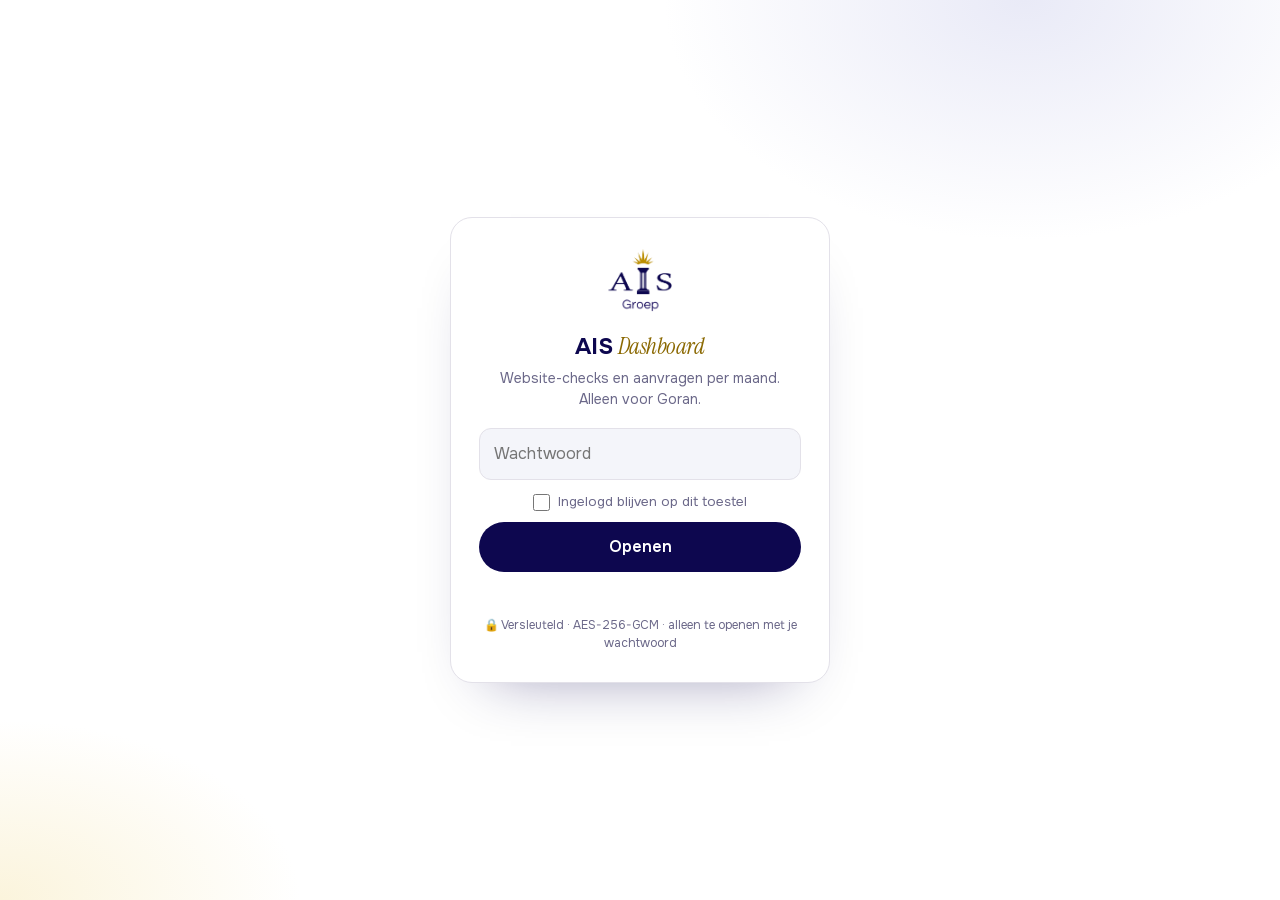
==== commit d9bd9b9f: "AIS-dashboard: Search Console-tabblad weggehaald Co-Authored-By: Claude Opus 5.5 <noreply@anthropic." ====
--- a/dashboard/index.html
+++ b/dashboard/index.html
@@ -17,9 +17,8 @@
 <meta name="theme-color" content="#FFFFFF">
 <link rel="preload" href="assets/onest-latin.woff2" as="font" type="font/woff2" crossorigin>
 <style>
-/* AIS-dashboard: alleen voor Goran. A = website-check-aanvragen (versleuteld, van de bot), B = aanvragen per maand,
-   C = Search Console (rechtstreeks via Google, na "Koppel Google"). Zelfde werking als het overzicht van de websitechecks,
-   maar alleen AIS en in de AIS-huisstijl. De gegevens worden in de browser ontsleuteld met het wachtwoord. */
+/* AIS-dashboard: alleen voor Goran. A = website-check-aanvragen (versleuteld, van de bot), B = aanvragen per maand.
+   Zelfde werking als het overzicht van de websitechecks, maar alleen AIS en in de AIS-huisstijl. De gegevens worden in de browser ontsleuteld met het wachtwoord. */
 @font-face { font-family: 'Onest'; src: url(assets/onest-latin.woff2) format('woff2'); font-weight: 400 800; font-display: swap; }
 @font-face { font-family: 'Instrument Serif'; src: url(assets/instrument-serif-italic-latin.woff2) format('woff2'); font-style: italic; font-display: swap; }
 :root { --navy: #0d074f; --navy-2: #17106a; --ink: #15123a; --ink-2: #3d3a5c; --muted: #6b6889; --line: #e3e1e9; --soft: #f4f5fa; --card: #fff; --bg: #fff;
@@ -144,16 +143,6 @@
 details.tabel table { width: 100%; border-collapse: collapse; }
 details.tabel th, details.tabel td { text-align: left; padding: 5px 6px; border-top: 1px solid var(--line); }
 details.tabel td.n, details.tabel th.n { text-align: right; font-variant-numeric: tabular-nums; }
-.stappen { list-style: none; counter-reset: s; display: grid; gap: 12px; margin: 14px 0 6px; }
-.stappen li { counter-increment: s; position: relative; padding-left: 38px; font-size: 14.5px; }
-.stappen li::before { content: counter(s); position: absolute; left: 0; top: -2px; width: 26px; height: 26px; border-radius: 50%; background: var(--navy); color: #fff; font-size: 13px; font-weight: 700; display: grid; place-items: center; }
-.stappen code { background: var(--soft); border: 1px solid var(--line); border-radius: 6px; padding: 1px 6px; font-size: 12.5px; }
-.later { color: var(--muted); font-size: 13.5px; border: 1px dashed var(--line); border-radius: 16px; padding: 14px 16px; }
-table.top { width: 100%; border-collapse: collapse; font-size: 13.5px; }
-table.top th, table.top td { text-align: left; padding: 7px 6px; border-top: 1px solid var(--line); }
-table.top th { font-size: 11.5px; text-transform: uppercase; letter-spacing: .08em; color: var(--muted); border-top: 0; }
-table.top td.n, table.top th.n { text-align: right; font-variant-numeric: tabular-nums; white-space: nowrap; }
-table.top td.q { word-break: break-word; }
 @media (max-width: 640px) {
   .hin .upd { display: none; } .hin h1 { font-size: 15px; margin-right: auto; } .hin .ib .mt { display: none; } .hin .ib { padding: 7px 10px; } #meld { margin-left: auto; }
   .kpis { grid-template-columns: repeat(2, minmax(0, 1fr)); }
@@ -168,7 +157,7 @@
 <div id="login"><form class="lbox" id="lform">
   <img src="assets/ais-logo.png" alt="AIS-Groep" width="64" height="64">
   <h1>AIS <em>Dashboard</em></h1>
-  <p>Website-checks, aanvragen per maand en Search Console. Alleen voor Goran.</p>
+  <p>Website-checks en aanvragen per maand. Alleen voor Goran.</p>
   <label class="verborgen" for="pw">Wachtwoord</label>
   <input id="pw" type="password" autocomplete="current-password" placeholder="Wachtwoord" required>
   <label class="onthoud"><input type="checkbox" id="onthoud"> Ingelogd blijven op dit toestel</label>
@@ -182,7 +171,7 @@
     <div class="hin"><img src="assets/ais-logo.png" alt="AIS-Groep" width="38" height="38"><h1>Dashboard</h1><span class="upd" id="upd"></span>
       <button class="ib" id="meld" type="button" hidden>Meldingen aanzetten</button>
       <button class="ib" id="uit" aria-label="Uitloggen"><svg viewBox="0 0 24 24" fill="none" stroke="currentColor" stroke-width="2" stroke-linecap="round" stroke-linejoin="round" aria-hidden="true"><path d="M9 21H5a2 2 0 0 1-2-2V5a2 2 0 0 1 2-2h4"/><path d="M16 17l5-5-5-5"/><path d="M21 12H9"/></svg><span class="mt"> Uitloggen</span></button></div>
-    <nav class="tabs" id="tabs" aria-label="Onderdelen"><button data-tab="aanvragen" class="aan">Website-checks</button><button data-tab="maand">Per maand</button><button data-tab="sc">Search Console</button></nav>
+    <nav class="tabs" id="tabs" aria-label="Onderdelen"><button data-tab="aanvragen" class="aan">Website-checks</button><button data-tab="maand">Per maand</button></nav>
   </header>
   <main>
     <div class="testbalk verborgen" id="testbalk">Lokale test met <b>testgegevens</b> (echte checks van deze Mac, niet van de bot). Meldingen en de knoppen offline halen, opnieuw checken en verwijderen staan uit tot de echte AIS-gegevens er zijn.</div>
@@ -203,7 +192,6 @@
       <div class="grafiek" id="mgrafiek"></div>
     </section>
 
-    <section id="t-sc" class="verborgen"><div id="sc"></div></section>
   </main>
 </div>
 
@@ -220,9 +208,7 @@
     // server voor meldingen en acties (CORS voor rapport.ais-groep.nl); app=ais
     server: 'https://www.go4itstudio.com',
     vapid: 'BBgmOSuZO2k5gi-LmZb8IyHE6hJbJgieE-G7U84VSFvx4-wiWLUxw_ob8o8F_4oZRKajjGkY-c_Xi4BoC7SBNXw',
-    bot: 'g.zivanovic@mail.grokbot.com',
-    // Search Console: OAuth-client-ID uit Google Cloud (Goran maakt hem zelf aan; zie de stappen in het tabblad). Leeg = nog niet gekoppeld.
-    googleClientId: ''
+    bot: 'g.zivanovic@mail.grokbot.com'
   };
 
   var sleutelPw = null, data = [], fstat = 'alle', tab = 'aanvragen';
@@ -612,109 +598,13 @@
     });
   }
 
-  // ---- C. Search Console: rechtstreeks bij Google, na "Koppel Google" (geen opgeslagen sleutel) ----------------------
-  var scToken = null, scSite = null;
-  function toonSc() {
-    if (!CONFIG.googleClientId) {
-      $('sc').innerHTML = '<h2 class="kop2">Search <em>Console</em></h2><p class="sub">Hoe vaak ais-groep.nl in Google verschijnt en hoe vaak er op geklikt wordt, met de zoekwoorden en pagina\'s erbij. Dit haalt het dashboard rechtstreeks bij Google op, nadat je zelf inlogt. Er wordt nergens een sleutel opgeslagen.</p>' +
-        '<div class="blok"><h4>Nog niet gekoppeld</h4><p style="font-size:14.5px">Eenmalig instellen (ongeveer 10 minuten):</p><ol class="stappen">' +
-        '<li>Controleer in <a href="https://search.google.com/search-console" target="_blank" rel="noopener">Google Search Console</a> of er een property is voor <b>ais-groep.nl</b> en of jouw Google-account erbij kan. Zo niet: voeg hem toe als <b>Domein</b>-property en bevestig met de DNS-regel bij 123-webhost.</li>' +
-        '<li>Maak in <a href="https://console.cloud.google.com/" target="_blank" rel="noopener">Google Cloud</a> een project (bijvoorbeeld "AIS Dashboard") en zet de <b>Google Search Console API</b> aan.</li>' +
-        '<li>Maak onder <b>APIs en services → Inloggegevens</b> een <b>OAuth-client-ID</b> van het type <b>Webapplicatie</b>. Zet bij geautoriseerde JavaScript-oorsprongen: <code>https://rapport.ais-groep.nl</code> en voor de test <code>http://localhost:8816</code>. Stel het toestemmingsscherm in op <b>Extern</b>, in testmodus, met jouw adres als testgebruiker.</li>' +
-        '<li>Geef mij de client-ID (een lange code die eindigt op <code>.apps.googleusercontent.com</code>). Dat is geen geheim; ik zet hem in het dashboard. Daarna verschijnt hier de knop <b>Koppel Google</b>.</li></ol></div>' +
-        '<p class="later">Later mogelijk: bezoekers en formulieren van de nieuwe site via Matomo.</p>';
-      return;
-    }
-    if (!scToken) {
-      $('sc').innerHTML = '<h2 class="kop2">Search <em>Console</em></h2><p class="sub">Klik op de knop en log in met het Google-account dat bij de Search Console van ais-groep.nl kan. Het dashboard leest alleen; er wordt niets opgeslagen.</p><button class="knop" id="scknop" type="button">Koppel Google</button>';
-      $('scknop').onclick = koppelGoogle;
-      return;
-    }
-    laadSc();
-  }
-  function laadScript(src) { return new Promise(function (klaar, mis) { var s = document.createElement('script'); s.src = src; s.async = true; s.onload = klaar; s.onerror = mis; document.head.appendChild(s); }); }
-  async function koppelGoogle() {
-    try {
-      if (!(window.google && google.accounts && google.accounts.oauth2)) await laadScript('https://accounts.google.com/gsi/client');
-      var client = google.accounts.oauth2.initTokenClient({ client_id: CONFIG.googleClientId, scope: 'https://www.googleapis.com/auth/webmasters.readonly',
-        callback: function (r) { if (r.error) { toast('Koppelen lukte niet: ' + r.error); return; } scToken = r.access_token; setTimeout(function () { scToken = null; }, (r.expires_in || 3600) * 1000); laadSc(); } });
-      client.requestAccessToken();
-    } catch (e) { toast('Google kon niet geladen worden. Probeer het zo nog eens.'); }
-  }
-  async function sc(pad, body) {
-    var r = await fetch('https://www.googleapis.com/webmasters/v3/' + pad, { method: body ? 'POST' : 'GET', headers: Object.assign({ Authorization: 'Bearer ' + scToken }, body ? { 'Content-Type': 'application/json' } : {}), body: body ? JSON.stringify(body) : undefined });
-    if (r.status === 401) { scToken = null; throw new Error('opnieuw koppelen'); }
-    if (!r.ok) throw new Error('Google gaf ' + r.status);
-    return r.json();
-  }
-  function dag(d) { return d.toISOString().slice(0, 10); }
-  async function laadSc() {
-    $('sc').innerHTML = '<p class="sub">Search Console laden…</p>';
-    try {
-      if (!scSite) {
-        var sites = ((await sc('sites')).siteEntry || []).map(function (s) { return s.siteUrl; });
-        scSite = sites.find(function (u) { return u === 'sc-domain:ais-groep.nl'; }) || sites.find(function (u) { return /ais-groep\.nl/.test(u); });
-        if (!scSite) { $('sc').innerHTML = '<div class="blok"><h4>Geen property gevonden</h4><p class="uitleg" style="margin-top:0">Dit Google-account heeft geen Search Console-property voor ais-groep.nl. Voeg er een toe (stap 1) of log in met een ander account.</p><div class="rk"><button class="knop licht" id="scknop" type="button">Opnieuw koppelen</button></div></div>'; $('scknop').onclick = function () { scToken = null; koppelGoogle(); }; return; }
-      }
-      // Search Console loopt ongeveer 2 dagen achter: periode = 28 dagen tot en met 3 dagen geleden, vergeleken met de 28 dagen ervoor
-      var eind = new Date(Date.now() - 3 * 864e5), begin = new Date(eind - 27 * 864e5), vEind = new Date(begin - 864e5), vBegin = new Date(vEind - 27 * 864e5);
-      var site = 'sites/' + encodeURIComponent(scSite) + '/searchAnalytics/query';
-      var r = await Promise.all([
-        sc(site, { startDate: dag(begin), endDate: dag(eind), dimensions: ['date'], rowLimit: 100 }),
-        sc(site, { startDate: dag(vBegin), endDate: dag(vEind), rowLimit: 1 }),
-        sc(site, { startDate: dag(begin), endDate: dag(eind), dimensions: ['query'], rowLimit: 10 }),
-        sc(site, { startDate: dag(begin), endDate: dag(eind), dimensions: ['page'], rowLimit: 10 })
-      ]);
-      var dagen = r[0].rows || [], tot = dagen.reduce(function (s, x) { s.k += x.clicks; s.v += x.impressions; s.p += x.position * x.impressions; return s; }, { k: 0, v: 0, p: 0 });
-      var vorig = (r[1].rows || [])[0] || { clicks: 0, impressions: 0 };
-      var verschil = function (a, b) { if (!b) return ''; var p = Math.round((a - b) / b * 100); return ' <small style="color:' + (p >= 0 ? '#2F6B40' : '#9A3322') + '">' + (p >= 0 ? '+' : '') + p + '%</small>'; };
-      $('sc').innerHTML = '<h2 class="kop2">Search <em>Console</em></h2><p class="sub">' + esc(scSite.replace('sc-domain:', '')) + ' · ' + begin.toLocaleDateString('nl-NL') + ' t/m ' + eind.toLocaleDateString('nl-NL') + ', vergeleken met de 28 dagen ervoor. Google loopt ongeveer 2 dagen achter.</p>' +
-        '<div class="kpis">' + [[getal(tot.k) + verschil(tot.k, vorig.clicks), 'klikken'], [getal(tot.v) + verschil(tot.v, vorig.impressions), 'vertoningen'],
-          [tot.v ? (tot.k / tot.v * 100).toFixed(1).replace('.', ',') + '%' : '–', 'klikratio'], [tot.v ? (tot.p / tot.v).toFixed(1).replace('.', ',') : '–', 'gem. positie']]
-          .map(function (k) { return '<div class="kpi"><b>' + k[0] + '</b><span>' + k[1] + '</span></div>'; }).join('') + '</div>' +
-        '<div class="grafiek" id="scklik"></div><div class="grafiek" id="scvert"></div>' +
-        '<div class="grafiek"><h3>Zoekwoorden</h3><div class="gsub">De 10 zoekwoorden met de meeste klikken</div>' + topTabel(r[2].rows || [], 'Zoekwoord', function (k) { return esc(k); }) + '</div>' +
-        '<div class="grafiek"><h3>Pagina\'s</h3><div class="gsub">De 10 pagina\'s met de meeste klikken</div>' + topTabel(r[3].rows || [], 'Pagina', function (k) { return '<a href="' + esc(k) + '" target="_blank" rel="noopener">' + esc(k.replace(/^https?:\/\/(www\.)?ais-groep\.nl/, '') || '/') + '</a>'; }) + '</div>' +
-        '<p class="later">Later mogelijk: bezoekers en formulieren van de nieuwe site via Matomo.</p>';
-      // klikken en vertoningen hebben een heel andere schaal: twee aparte grafieken, nooit één met twee assen
-      var reeks = function (veld) { return dagen.map(function (x) { var d = new Date(x.keys[0]); return { label: d.getDate() + ' ' + MAANDEN[d.getMonth()], jaar: d.getFullYear(), n: x[veld] }; }); };
-      $('scklik').innerHTML = lijngrafiek(reeks('clicks'), 'Klikken per dag', 'Hoe vaak iemand vanuit Google op ais-groep.nl klikte', 'klikken'); hoverTip($('scklik'));
-      $('scvert').innerHTML = lijngrafiek(reeks('impressions'), 'Vertoningen per dag', 'Hoe vaak ais-groep.nl in de zoekresultaten stond', 'vertoningen'); hoverTip($('scvert'));
-    } catch (e) {
-      $('sc').innerHTML = '<div class="blok"><h4>Laden lukte niet</h4><p class="uitleg" style="margin-top:0">' + esc(e.message) + '.</p><div class="rk"><button class="knop" id="scknop" type="button">Koppel Google</button></div></div>';
-      $('scknop').onclick = koppelGoogle;
-    }
-  }
-  function topTabel(rijen, kop, cel) {
-    if (!rijen.length) return '<p class="uitleg">Nog geen gegevens in deze periode.</p>';
-    return '<table class="top"><thead><tr><th>' + kop + '</th><th class="n">Klikken</th><th class="n">Vertoningen</th><th class="n">Positie</th></tr></thead><tbody>' +
-      rijen.map(function (x) { return '<tr><td class="q">' + cel(x.keys[0]) + '</td><td class="n">' + getal(x.clicks) + '</td><td class="n">' + getal(x.impressions) + '</td><td class="n">' + x.position.toFixed(1).replace('.', ',') + '</td></tr>'; }).join('') + '</tbody></table>';
-  }
-  function lijngrafiek(reeks, titel, sub, eenheid) {
-    var B = 640, H = 200, L = 40, R = 8, T = 16, O = 26, max = Math.max(1, Math.max.apply(null, reeks.map(function (r) { return r.n; })));
-    var mag = Math.pow(10, Math.floor(Math.log10(max))), top = Math.ceil(max / mag) * mag, w = reeks.length > 1 ? (B - L - R) / (reeks.length - 1) : 0;
-    var y = function (v) { return T + (H - T - O) * (1 - v / top); }, x = function (i) { return L + w * i; };
-    var svg = '<svg viewBox="0 0 ' + B + ' ' + H + '" role="img" aria-label="' + esc(titel) + '">';
-    for (var g = 0; g <= 4; g++) { var gv = top / 4 * g; svg += '<line class="raster" x1="' + L + '" x2="' + (B - R) + '" y1="' + y(gv) + '" y2="' + y(gv) + '"/><text class="as" x="' + (L - 8) + '" y="' + (y(gv) + 4) + '" text-anchor="end">' + getal(Math.round(gv)) + '</text>'; }
-    svg += '<polyline fill="none" stroke="#0d074f" stroke-width="2" stroke-linejoin="round" stroke-linecap="round" points="' + reeks.map(function (r, i) { return x(i) + ',' + y(r.n); }).join(' ') + '"/>';
-    reeks.forEach(function (r, i) {
-      if (i % 7 === 0 || i === reeks.length - 1) svg += '<text class="as" x="' + x(i) + '" y="' + (H - 8) + '" text-anchor="middle">' + r.label + '</text>';
-      svg += '<g class="st" data-tip="' + esc(r.label + ': ' + getal(r.n) + ' ' + eenheid) + '" data-x="' + x(i) + '" data-y="' + y(r.n) + '"><rect class="vang" x="' + (x(i) - w / 2) + '" y="' + T + '" width="' + Math.max(w, 8) + '" height="' + (H - T - O) + '"/></g>';
-    });
-    svg += '</svg>';
-    var tabel = '<details class="tabel"><summary>Toon als tabel</summary><table><thead><tr><th>Dag</th><th class="n">' + eenheid + '</th></tr></thead><tbody>' +
-      reeks.slice().reverse().map(function (r) { return '<tr><td>' + r.label + '</td><td class="n">' + getal(r.n) + '</td></tr>'; }).join('') + '</tbody></table></details>';
-    return '<h3>' + esc(titel) + '</h3><div class="gsub">' + esc(sub) + '</div>' + svg + tabel;
-  }
-
   // ---- tabbladen ----------------------------------------------------------------------------------------------------
   function toonAlles() { toonLijst(); if (tab === 'maand') toonMaand(); }
   function kiesTab(t) {
     tab = t;
     $('tabs').querySelectorAll('button').forEach(function (b) { b.classList.toggle('aan', b.dataset.tab === t); });
-    ['aanvragen', 'maand', 'sc'].forEach(function (n) { $('t-' + n).classList.toggle('verborgen', n !== t); });
+    ['aanvragen', 'maand'].forEach(function (n) { $('t-' + n).classList.toggle('verborgen', n !== t); });
     if (t === 'maand') toonMaand();
-    if (t === 'sc') toonSc();
     try { sessionStorage.setItem('ais-dashboard-tab', t); } catch (e) {}
   }
   $('tabs').addEventListener('click', function (e) { var b = e.target.closest('button[data-tab]'); if (b) kiesTab(b.dataset.tab); });
@@ -832,7 +722,7 @@
     $('testbalk').classList.toggle('verborgen', !(CONFIG.test || lijst.test));
     $('login').classList.add('verborgen'); $('app').classList.remove('verborgen'); $('pw').value = ''; $('lfout').textContent = '';
     var bewaard = null; try { bewaard = sessionStorage.getItem('ais-dashboard-tab'); } catch (e) {}
-    kiesTab(bewaard || 'aanvragen'); meldStatus(); openUitMelding();
+    kiesTab(bewaard === 'maand' ? 'maand' : 'aanvragen'); meldStatus(); openUitMelding();
   }
   $('onthoud').checked = losseApp;
   $('lform').addEventListener('submit', async function (e) {
@@ -848,7 +738,7 @@
       return inloggen(pw).catch(function (err) { $('lfout').textContent = ''; if (err && err.name === 'OperationError') vergeet(); });
     }).catch(function () { vergeet(); });
   }
-  $('uit').onclick = function () { vergeet(); sleutelPw = null; data = []; scToken = null; scSite = null; $('app').classList.add('verborgen'); $('login').classList.remove('verborgen'); $('lijst').innerHTML = ''; $('lfout').textContent = ''; };
+  $('uit').onclick = function () { vergeet(); sleutelPw = null; data = []; $('app').classList.add('verborgen'); $('login').classList.remove('verborgen'); $('lijst').innerHTML = ''; $('lfout').textContent = ''; };
   $('q').addEventListener('input', toonLijst);
   $('fstat').addEventListener('click', function (e) { var b = e.target.closest('button'); if (!b) return; fstat = b.dataset.v; this.querySelectorAll('button').forEach(function (x) { x.classList.toggle('aan', x === b); }); toonLijst(); });
 
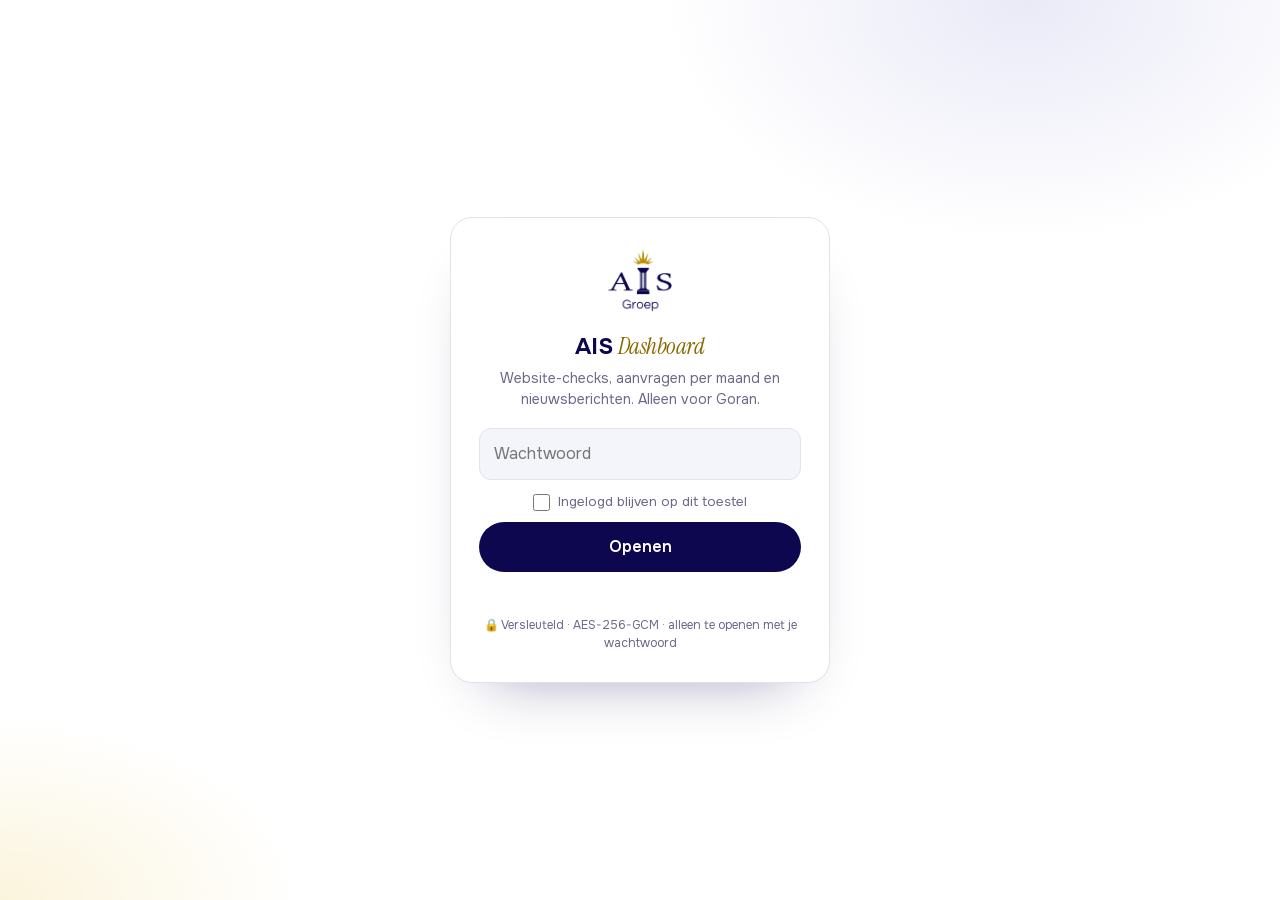
==== commit a33fc970: "AIS-dashboard: tabblad Nieuws Co-Authored-By: Claude Opus 5.5 <noreply@anthropic.com>" ====
--- a/dashboard/index.html
+++ b/dashboard/index.html
@@ -16,8 +16,10 @@
 <meta name="apple-mobile-web-app-title" content="AIS Dashboard">
 <meta name="theme-color" content="#FFFFFF">
 <link rel="preload" href="assets/onest-latin.woff2" as="font" type="font/woff2" crossorigin>
+<link rel="stylesheet" href="assets/nieuws.css">
 <style>
-/* AIS-dashboard: alleen voor Goran. A = website-check-aanvragen (versleuteld, van de bot), B = aanvragen per maand.
+/* AIS-dashboard: alleen voor Goran. A = website-check-aanvragen (versleuteld, van de bot), B = aanvragen per maand,
+   C = nieuwsberichten voor ais-groep.nl (assets/nieuws.js en nieuws.css, opslag in de privé-repo ais-nieuws).
    Zelfde werking als het overzicht van de websitechecks, maar alleen AIS en in de AIS-huisstijl. De gegevens worden in de browser ontsleuteld met het wachtwoord. */
 @font-face { font-family: 'Onest'; src: url(assets/onest-latin.woff2) format('woff2'); font-weight: 400 800; font-display: swap; }
 @font-face { font-family: 'Instrument Serif'; src: url(assets/instrument-serif-italic-latin.woff2) format('woff2'); font-style: italic; font-display: swap; }
@@ -157,7 +159,7 @@
 <div id="login"><form class="lbox" id="lform">
   <img src="assets/ais-logo.png" alt="AIS-Groep" width="64" height="64">
   <h1>AIS <em>Dashboard</em></h1>
-  <p>Website-checks en aanvragen per maand. Alleen voor Goran.</p>
+  <p>Website-checks, aanvragen per maand en nieuwsberichten. Alleen voor Goran.</p>
   <label class="verborgen" for="pw">Wachtwoord</label>
   <input id="pw" type="password" autocomplete="current-password" placeholder="Wachtwoord" required>
   <label class="onthoud"><input type="checkbox" id="onthoud"> Ingelogd blijven op dit toestel</label>
@@ -171,7 +173,7 @@
     <div class="hin"><img src="assets/ais-logo.png" alt="AIS-Groep" width="38" height="38"><h1>Dashboard</h1><span class="upd" id="upd"></span>
       <button class="ib" id="meld" type="button" hidden>Meldingen aanzetten</button>
       <button class="ib" id="uit" aria-label="Uitloggen"><svg viewBox="0 0 24 24" fill="none" stroke="currentColor" stroke-width="2" stroke-linecap="round" stroke-linejoin="round" aria-hidden="true"><path d="M9 21H5a2 2 0 0 1-2-2V5a2 2 0 0 1 2-2h4"/><path d="M16 17l5-5-5-5"/><path d="M21 12H9"/></svg><span class="mt"> Uitloggen</span></button></div>
-    <nav class="tabs" id="tabs" aria-label="Onderdelen"><button data-tab="aanvragen" class="aan">Website-checks</button><button data-tab="maand">Per maand</button></nav>
+    <nav class="tabs" id="tabs" aria-label="Onderdelen"><button data-tab="aanvragen" class="aan">Website-checks</button><button data-tab="maand">Per maand</button><button data-tab="nieuws">Nieuws</button></nav>
   </header>
   <main>
     <div class="testbalk verborgen" id="testbalk">Lokale test met <b>testgegevens</b> (echte checks van deze Mac, niet van de bot). Meldingen en de knoppen offline halen, opnieuw checken en verwijderen staan uit tot de echte AIS-gegevens er zijn.</div>
@@ -192,10 +194,14 @@
       <div class="grafiek" id="mgrafiek"></div>
     </section>
 
+    <section id="t-nieuws" class="verborgen"><div id="nieuws"></div></section>
+
   </main>
 </div>
 
 <div id="detail" class="verborgen" role="dialog" aria-modal="true"><div class="paneel" id="paneel"></div></div>
+
+<script src="assets/nieuws.js"></script>
 
 <script>
 (function () {
@@ -603,8 +609,9 @@
   function kiesTab(t) {
     tab = t;
     $('tabs').querySelectorAll('button').forEach(function (b) { b.classList.toggle('aan', b.dataset.tab === t); });
-    ['aanvragen', 'maand'].forEach(function (n) { $('t-' + n).classList.toggle('verborgen', n !== t); });
+    ['aanvragen', 'maand', 'nieuws'].forEach(function (n) { $('t-' + n).classList.toggle('verborgen', n !== t); });
     if (t === 'maand') toonMaand();
+    if (t === 'nieuws' && window.AISNieuws) AISNieuws.toon({ pw: function () { return sleutelPw; }, toast: toast, bevestig: bevestig, lokaal: CONFIG.test });
     try { sessionStorage.setItem('ais-dashboard-tab', t); } catch (e) {}
   }
   $('tabs').addEventListener('click', function (e) { var b = e.target.closest('button[data-tab]'); if (b) kiesTab(b.dataset.tab); });
@@ -722,7 +729,7 @@
     $('testbalk').classList.toggle('verborgen', !(CONFIG.test || lijst.test));
     $('login').classList.add('verborgen'); $('app').classList.remove('verborgen'); $('pw').value = ''; $('lfout').textContent = '';
     var bewaard = null; try { bewaard = sessionStorage.getItem('ais-dashboard-tab'); } catch (e) {}
-    kiesTab(bewaard === 'maand' ? 'maand' : 'aanvragen'); meldStatus(); openUitMelding();
+    kiesTab(bewaard === 'maand' || bewaard === 'nieuws' ? bewaard : 'aanvragen'); meldStatus(); openUitMelding();
   }
   $('onthoud').checked = losseApp;
   $('lform').addEventListener('submit', async function (e) {
@@ -738,7 +745,7 @@
       return inloggen(pw).catch(function (err) { $('lfout').textContent = ''; if (err && err.name === 'OperationError') vergeet(); });
     }).catch(function () { vergeet(); });
   }
-  $('uit').onclick = function () { vergeet(); sleutelPw = null; data = []; $('app').classList.add('verborgen'); $('login').classList.remove('verborgen'); $('lijst').innerHTML = ''; $('lfout').textContent = ''; };
+  $('uit').onclick = function () { if (window.AISNieuws) AISNieuws.uit(); vergeet(); sleutelPw = null; data = []; $('app').classList.add('verborgen'); $('login').classList.remove('verborgen'); $('lijst').innerHTML = ''; $('lfout').textContent = ''; };
   $('q').addEventListener('input', toonLijst);
   $('fstat').addEventListener('click', function (e) { var b = e.target.closest('button'); if (!b) return; fstat = b.dataset.v; this.querySelectorAll('button').forEach(function (x) { x.classList.toggle('aan', x === b); }); toonLijst(); });
 
--- a/dashboard/assets/nieuws.css
+++ b/dashboard/assets/nieuws.css
@@ -0,0 +1,142 @@
+/* Tabblad Nieuws: berichten voor ais-groep.nl/nieuws schrijven, inplannen en beheren (assets/nieuws.js) */
+.n-kop { display: flex; gap: 14px; align-items: flex-start; justify-content: space-between; flex-wrap: wrap; margin-bottom: 6px; }
+.n-kop .knop { padding: 11px 18px; font-size: 14px; }
+.n-noot { font-size: 13.5px; color: var(--ink-2); background: var(--soft); border-radius: 14px; padding: 10px 14px; margin-bottom: 16px; }
+.n-noot b { color: var(--navy); }
+.n-lijst { display: grid; gap: 10px; }
+.nk { display: grid; grid-template-columns: 112px minmax(0, 1fr) auto; gap: 16px; align-items: center; background: var(--card); border: 1px solid var(--line); border-radius: 18px; padding: 12px 16px 12px 12px; cursor: pointer; text-align: left; width: 100%; color: inherit; transition: border-color .2s, transform .2s; }
+.nk:hover { border-color: var(--navy); }
+@media (hover: hover) { .nk:hover { transform: translateY(-1px); } }
+.nk-beeld { width: 112px; aspect-ratio: 16 / 10; border-radius: 12px; background: var(--soft) center / cover no-repeat; display: grid; place-items: center; color: var(--muted); font-size: 11px; }
+.nk h3 { font-size: 16px; letter-spacing: -.01em; color: var(--navy); line-height: 1.3; }
+.nk p { font-size: 13.5px; color: var(--muted); margin-top: 4px; display: -webkit-box; -webkit-line-clamp: 2; -webkit-box-orient: vertical; overflow: hidden; }
+.nk .meta { margin: 0 0 4px; }
+.n-score { width: 46px; height: 46px; border-radius: 50%; display: grid; place-items: center; font-weight: 700; font-size: 14px; }
+.n-score small { display: block; font-size: 9px; font-weight: 600; letter-spacing: .06em; text-transform: uppercase; margin-top: -4px; }
+.sc-goed { background: var(--goed-bg); color: var(--goed); } .sc-beter { background: var(--beter-bg); color: var(--beter); } .sc-actie { background: var(--actie-bg); color: var(--actie); }
+.st.concept { background: var(--soft); color: var(--ink-2); border: 1px solid var(--line); }
+.st.ingepland { background: #E8E6FA; color: var(--navy); } .st.gepubliceerd { background: var(--goed-bg); color: var(--goed); } .st.prullenbak { background: #F1F0F4; color: var(--muted); }
+
+/* koppelen */
+.n-koppel { background: var(--card); border: 1px solid var(--line); border-radius: 20px; padding: 22px 22px 18px; max-width: 720px; }
+.n-koppel h3 { font-size: 18px; color: var(--navy); margin-bottom: 6px; }
+.n-koppel ol { margin: 14px 0 16px 20px; display: grid; gap: 8px; font-size: 14.5px; }
+.n-koppel code { background: var(--soft); border: 1px solid var(--line); border-radius: 6px; padding: 1px 6px; font-size: 12.5px; }
+.n-koppel .rij2 { display: flex; gap: 8px; flex-wrap: wrap; }
+.n-koppel input { flex: 1; min-width: 220px; padding: 11px 14px; border-radius: 12px; border: 1px solid var(--line); background: var(--soft); font: inherit; font-size: 15px; color: var(--ink); }
+
+/* editor */
+#neditor { position: fixed; inset: 0; z-index: 20; background: #F6F6FA; overflow-y: auto; -webkit-overflow-scrolling: touch; }
+.ne-balk { position: sticky; top: 0; z-index: 3; background: color-mix(in srgb, #fff 92%, transparent); backdrop-filter: blur(10px); -webkit-backdrop-filter: blur(10px); border-bottom: 1px solid var(--line); }
+.ne-balk-in { max-width: 1180px; margin: 0 auto; padding: 10px 16px; display: flex; gap: 8px; align-items: center; }
+.ne-balk .st { margin-right: auto; }
+.ne-balk .knop { padding: 9px 16px; font-size: 13.5px; }
+.ne-balk .knop.licht { background: #fff; border: 1px solid var(--line); }
+.ne-terug { border: 0; background: transparent; color: var(--navy); font-weight: 600; font-size: 14px; padding: 8px 6px; }
+.ne-bewaard { font-size: 12px; color: var(--muted); white-space: nowrap; }
+.ne-grid { max-width: 1180px; margin: 0 auto; padding: 20px 16px 80px; display: grid; grid-template-columns: minmax(0, 1fr) 340px; gap: 20px; align-items: start; }
+.ne-zij { position: sticky; top: 70px; display: grid; gap: 12px; }
+.ne-vak { background: #fff; border: 1px solid var(--line); border-radius: 18px; padding: 18px; }
+.ne-vak > h4 { font-size: 11.5px; font-weight: 700; text-transform: uppercase; letter-spacing: .12em; color: var(--muted); margin-bottom: 10px; }
+.ne-veld { display: grid; gap: 6px; margin-bottom: 16px; }
+.ne-veld:last-child { margin-bottom: 0; }
+.ne-veld > label, .ne-label { font-size: 13px; font-weight: 600; color: var(--ink-2); display: flex; justify-content: space-between; gap: 10px; }
+.ne-veld > label small, .ne-label small { font-weight: 500; color: var(--muted); }
+.ne-veld input, .ne-veld textarea, .ne-veld select { width: 100%; padding: 11px 13px; border-radius: 12px; border: 1px solid var(--line); background: #fff; font: inherit; font-size: 15px; color: var(--ink); }
+.ne-veld input:focus, .ne-veld textarea:focus, .ne-veld select:focus { outline: 2px solid rgba(13,7,79,.18); border-color: var(--navy); }
+.ne-titel input { font-size: 22px; font-weight: 650; letter-spacing: -.015em; color: var(--navy); padding: 12px 14px; }
+.ne-teller { font-variant-numeric: tabular-nums; }
+.ne-teller.te-lang { color: var(--actie); font-weight: 700; }
+.ne-slug { display: flex; align-items: center; border: 1px solid var(--line); border-radius: 12px; background: #fff; overflow: hidden; }
+.ne-slug span { padding: 11px 0 11px 13px; color: var(--muted); font-size: 14px; white-space: nowrap; }
+.ne-slug input { border: 0 !important; padding-left: 2px !important; outline: none !important; }
+.ne-hint { font-size: 12.5px; color: var(--muted); line-height: 1.45; }
+.ne-hint.let { color: #8A5A00; }
+.ne-twee { display: grid; grid-template-columns: 1fr 1fr; gap: 12px; }
+.ne-kort { display: grid; gap: 6px; }
+.ne-beeld { display: grid; grid-template-columns: 160px minmax(0, 1fr); gap: 14px; align-items: start; }
+.ne-beeld-vb { aspect-ratio: 16 / 10; border-radius: 12px; background: var(--soft) center / cover no-repeat; border: 1px dashed var(--line); display: grid; place-items: center; color: var(--muted); font-size: 12px; text-align: center; padding: 6px; }
+.ne-beeld-knoppen { display: flex; gap: 8px; flex-wrap: wrap; margin-bottom: 8px; }
+.ne-gereedschap { display: flex; gap: 4px; flex-wrap: wrap; padding: 6px; border: 1px solid var(--line); border-bottom: 0; border-radius: 12px 12px 0 0; background: var(--soft); }
+.ne-gereedschap button { border: 0; background: transparent; color: var(--navy); border-radius: 8px; padding: 6px 10px; font-size: 13px; font-weight: 600; }
+.ne-gereedschap button:hover { background: #fff; }
+.ne-gereedschap .ne-schakel { margin-left: auto; }
+.ne-gereedschap .ne-schakel.aan { background: var(--navy); color: #fff; }
+#ne-tekst { border-radius: 0 0 12px 12px; min-height: 360px; line-height: 1.6; font-size: 15.5px; resize: vertical; }
+.ne-uitleg { font-size: 12.5px; color: var(--muted); margin-top: 6px; }
+.ne-uitleg code { background: var(--soft); border-radius: 5px; padding: 0 5px; }
+
+/* publicatie */
+.ne-wanneer { display: grid; gap: 8px; margin-bottom: 12px; }
+.ne-wanneer label { display: flex; gap: 8px; align-items: center; font-size: 14px; cursor: pointer; }
+.ne-wanneer input[type=radio] { accent-color: var(--navy); width: 17px; height: 17px; }
+.ne-datum { display: grid; grid-template-columns: 1fr 100px; gap: 8px; margin: 2px 0 4px 25px; }
+.ne-datum[hidden] { display: none; }
+.ne-datum input { padding: 9px 10px; border-radius: 10px; border: 1px solid var(--line); font: inherit; font-size: 14px; background: #fff; color: var(--ink); width: 100%; }
+.ne-stand { font-size: 14px; color: var(--ink); margin-bottom: 12px; line-height: 1.5; }
+.ne-stand b { color: var(--navy); }
+.ne-acties { display: grid; gap: 8px; }
+.ne-acties .knop { padding: 11px 16px; font-size: 14px; }
+.ne-acties .knop.licht { background: #fff; border: 1px solid var(--line); }
+.knop.rood { background: #fff; color: var(--actie); border: 1px solid #efc9c2; }
+
+/* SEO */
+.ne-seo-kop { display: flex; gap: 12px; align-items: center; margin-bottom: 10px; }
+.ne-seo-kop .n-score { width: 54px; height: 54px; font-size: 17px; }
+.ne-seo-kop p { font-size: 13px; color: var(--muted); line-height: 1.4; }
+.ne-check { list-style: none; display: grid; gap: 6px; font-size: 13px; }
+.ne-check li { display: grid; grid-template-columns: 18px 1fr; gap: 6px; line-height: 1.4; color: var(--ink-2); }
+.ne-check li::before { content: '✓'; color: var(--goed); font-weight: 700; }
+.ne-check li.mis::before { content: '!'; color: var(--actie); text-align: center; }
+.ne-check li.mis { color: var(--ink); }
+.ne-google { border: 1px solid var(--line); border-radius: 12px; padding: 12px 14px; font-family: Arial, sans-serif; margin-top: 12px; }
+.ne-google .g-url { font-size: 12px; color: #202124; display: flex; gap: 6px; align-items: center; }
+.ne-google .g-url i { width: 18px; height: 18px; border-radius: 50%; background: #f1f3f4 url(ais-logo.png) center / 14px no-repeat; flex: none; }
+.ne-google .g-titel { font-size: 17px; color: #1a0dab; line-height: 1.3; margin: 4px 0 3px; }
+.ne-google .g-oms { font-size: 13px; color: #4d5156; line-height: 1.45; }
+.ne-deel canvas { width: 100%; height: auto; border-radius: 10px; display: block; border: 1px solid var(--line); }
+.ne-deel .seg { margin-top: 10px; }
+
+/* voorbeeld (zoals op de site) */
+.vb { background: #fff; border: 1px solid var(--line); border-radius: 18px; overflow: hidden; }
+.vb-hero { background: linear-gradient(180deg, #f3f4fa, #fbfbfd); padding: 28px 28px 24px; display: grid; grid-template-columns: minmax(0, 1fr) minmax(0, 300px); gap: 24px; align-items: center; }
+.vb-hero img { width: 100%; aspect-ratio: 4 / 3; object-fit: cover; border-radius: 16px; }
+.vb-eyebrow { font-size: 12px; font-weight: 650; letter-spacing: .12em; text-transform: uppercase; color: #8a6800; display: flex; align-items: center; gap: 10px; }
+.vb-eyebrow::before { content: ''; width: 24px; height: 2px; background: #d4a72c; }
+.vb-hero h1 { font-size: clamp(26px, 3vw, 36px); line-height: 1.12; letter-spacing: -.025em; color: var(--navy); margin: 10px 0 14px; }
+.vb-auteur { display: flex; gap: 10px; align-items: center; font-size: 13px; color: var(--muted); }
+.vb-auteur b { display: block; color: var(--navy); font-size: 14px; }
+.vb-av { width: 38px; height: 38px; border-radius: 50%; background: var(--navy); color: #e6c85a; display: grid; place-items: center; font-weight: 700; font-size: 13px; }
+.vb-lijf { padding: 26px 28px 30px; max-width: 760px; }
+.vb-kort { background: #fbf6e6; border: 1px solid rgba(188,142,0,.25); border-radius: 14px; padding: 16px 20px; margin-bottom: 22px; }
+.vb-kort b { display: block; font-size: 12px; letter-spacing: .1em; text-transform: uppercase; color: #8a6800; margin-bottom: 6px; }
+.vb-kort ul { margin-left: 18px; color: var(--navy); font-size: 15.5px; display: grid; gap: 4px; }
+.vb-lijf p { font-size: 17px; line-height: 1.7; margin: 0 0 16px; }
+.vb-lijf h2 { font-size: 24px; letter-spacing: -.02em; color: var(--navy); margin: 30px 0 10px; }
+.vb-lijf h3 { font-size: 19px; color: var(--navy); margin: 22px 0 6px; }
+.vb-lijf ul, .vb-lijf ol { margin: 0 0 16px 22px; display: grid; gap: 6px; font-size: 17px; line-height: 1.6; }
+.vb-lijf blockquote { margin: 22px 0; padding: 2px 0 2px 18px; border-left: 3px solid #d4a72c; }
+.vb-lijf blockquote p { font-family: 'Instrument Serif', Georgia, serif; font-style: italic; font-size: 23px; line-height: 1.4; color: var(--navy); margin: 0; }
+.vb-lijf a { color: var(--navy); font-weight: 600; text-decoration: underline; text-decoration-color: #d4a72c; text-underline-offset: 3px; }
+
+@media (max-width: 980px) {
+  .ne-grid { grid-template-columns: minmax(0, 1fr); }
+  .ne-zij { position: static; }
+}
+@media (max-width: 640px) {
+  .nk { grid-template-columns: 76px minmax(0, 1fr); padding: 10px 12px 10px 10px; gap: 12px; }
+  .nk-beeld { width: 76px; }
+  .nk .n-score { display: none; }
+  .ne-twee, .ne-beeld { grid-template-columns: minmax(0, 1fr); }
+  .ne-balk .ne-bewaard { display: none; }
+  .ne-balk .knop { padding: 9px 12px; }
+  .vb-hero { grid-template-columns: minmax(0, 1fr); padding: 20px; }
+  .vb-lijf { padding: 20px; }
+}
+/* filterknoppen: op een smal scherm opzij vegen in plaats van de pagina breder maken */
+#n-filter { max-width: 100%; min-width: 0; overflow-x: auto; scrollbar-width: none; }
+#n-filter::-webkit-scrollbar { display: none; }
+#n-filter button { flex: none; white-space: nowrap; }
+.ne-terug { white-space: nowrap; }
+@media (max-width: 640px) { .ne-beeld-vb { max-width: 240px; } }
+@media (max-width: 420px) { .ne-terug span { display: none; } .ne-terug { font-size: 18px; padding: 6px 8px; } }
